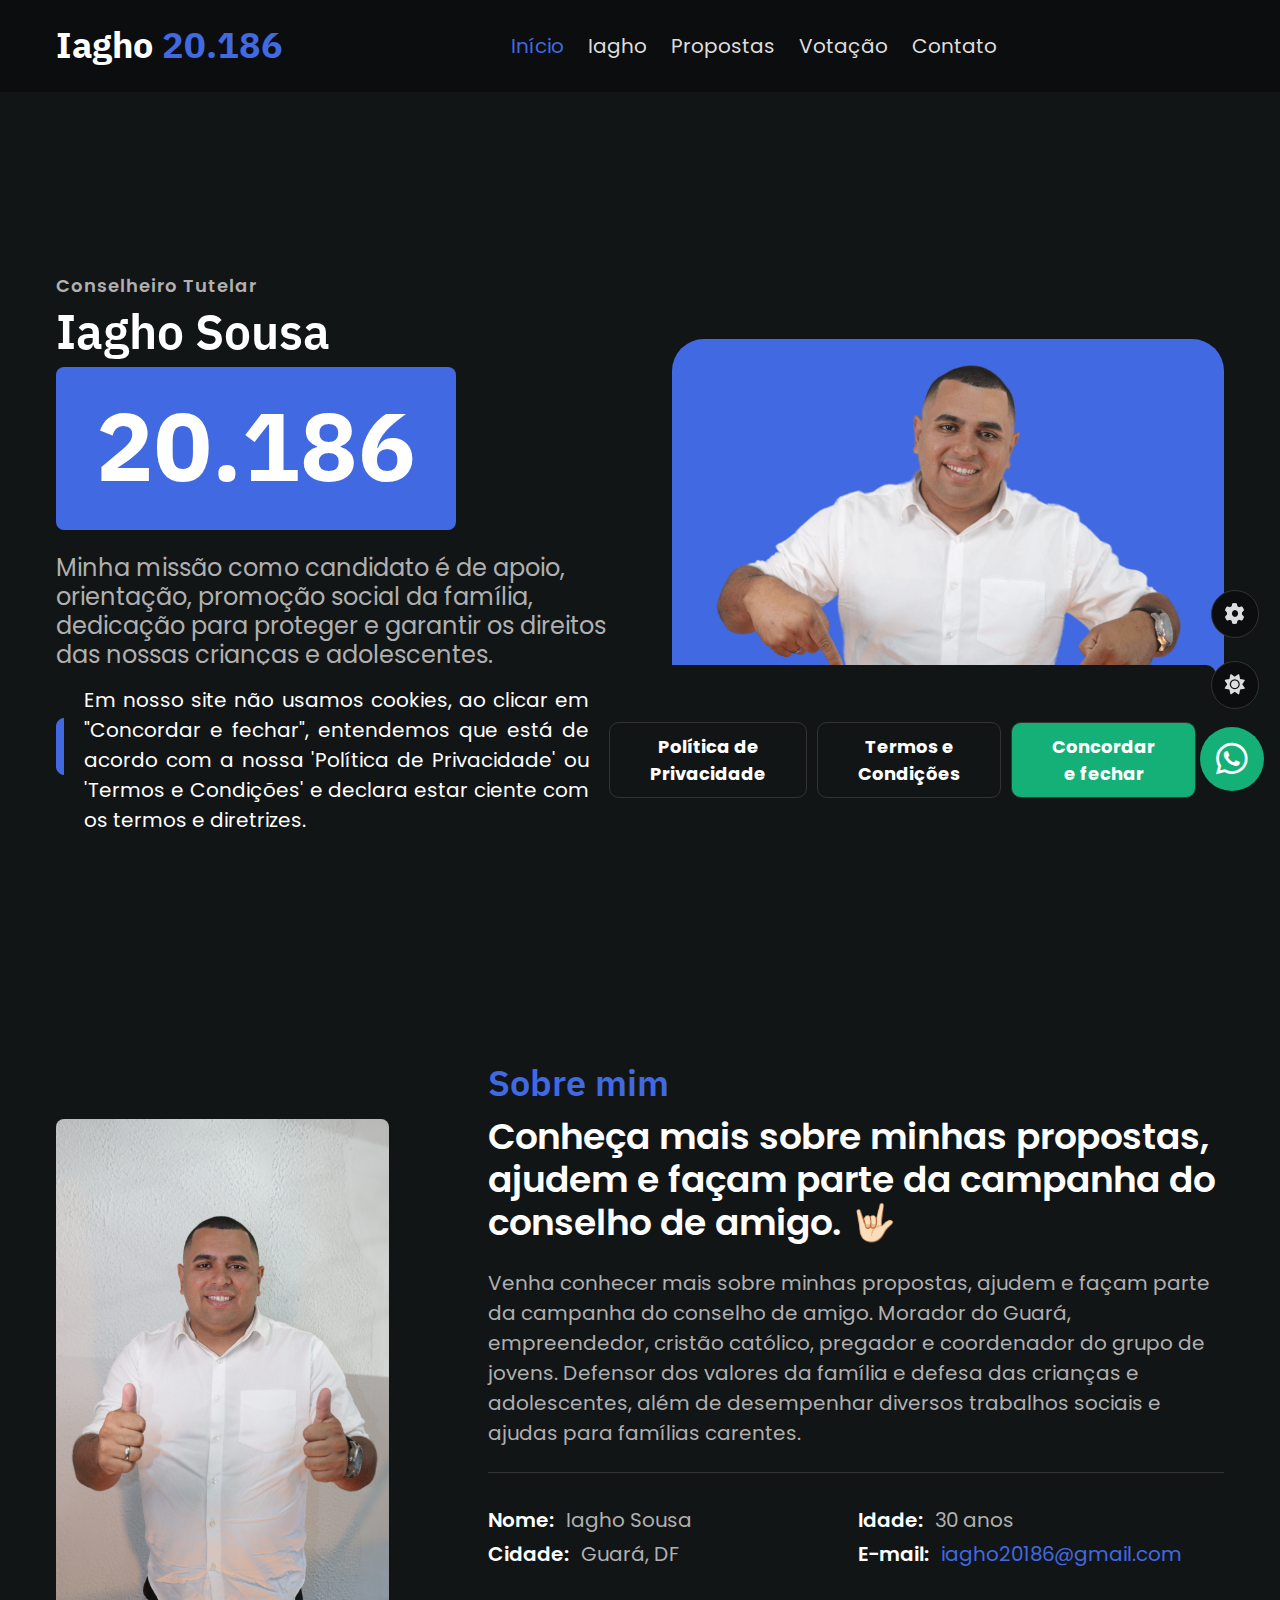
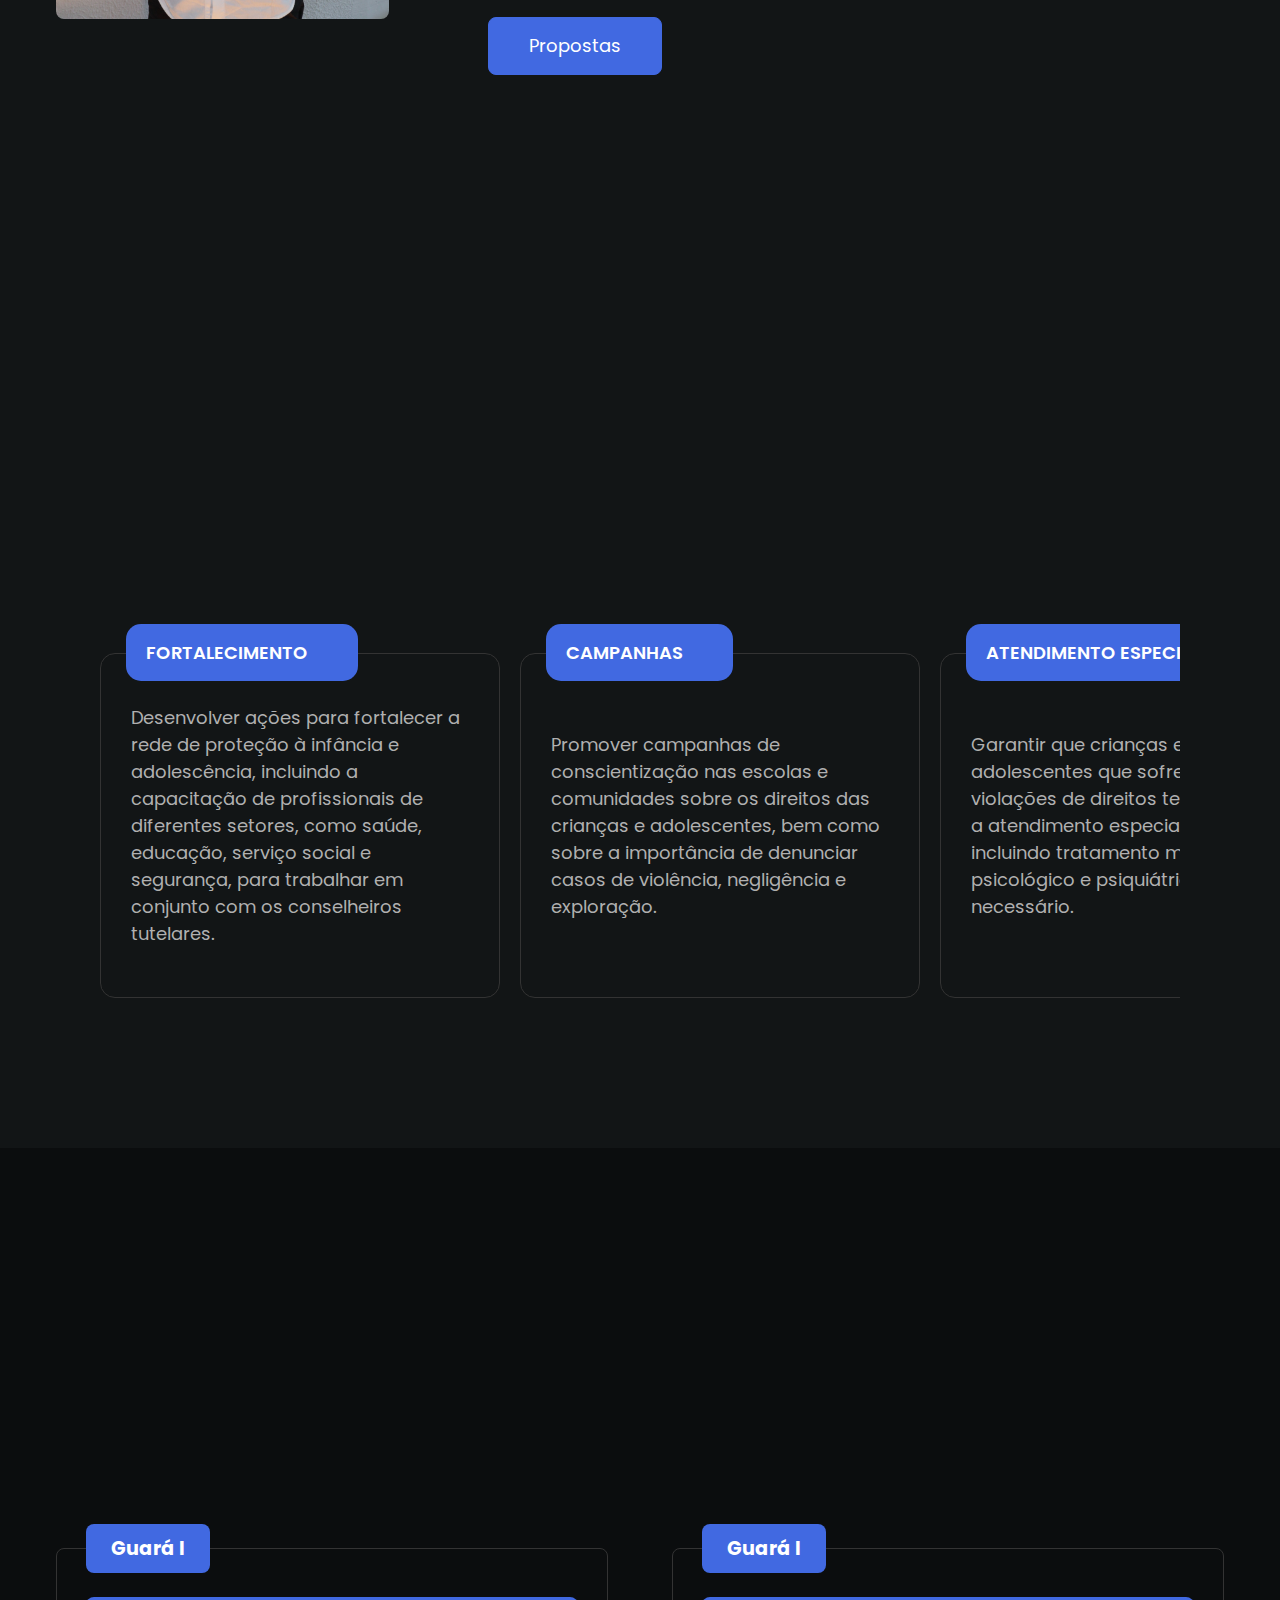
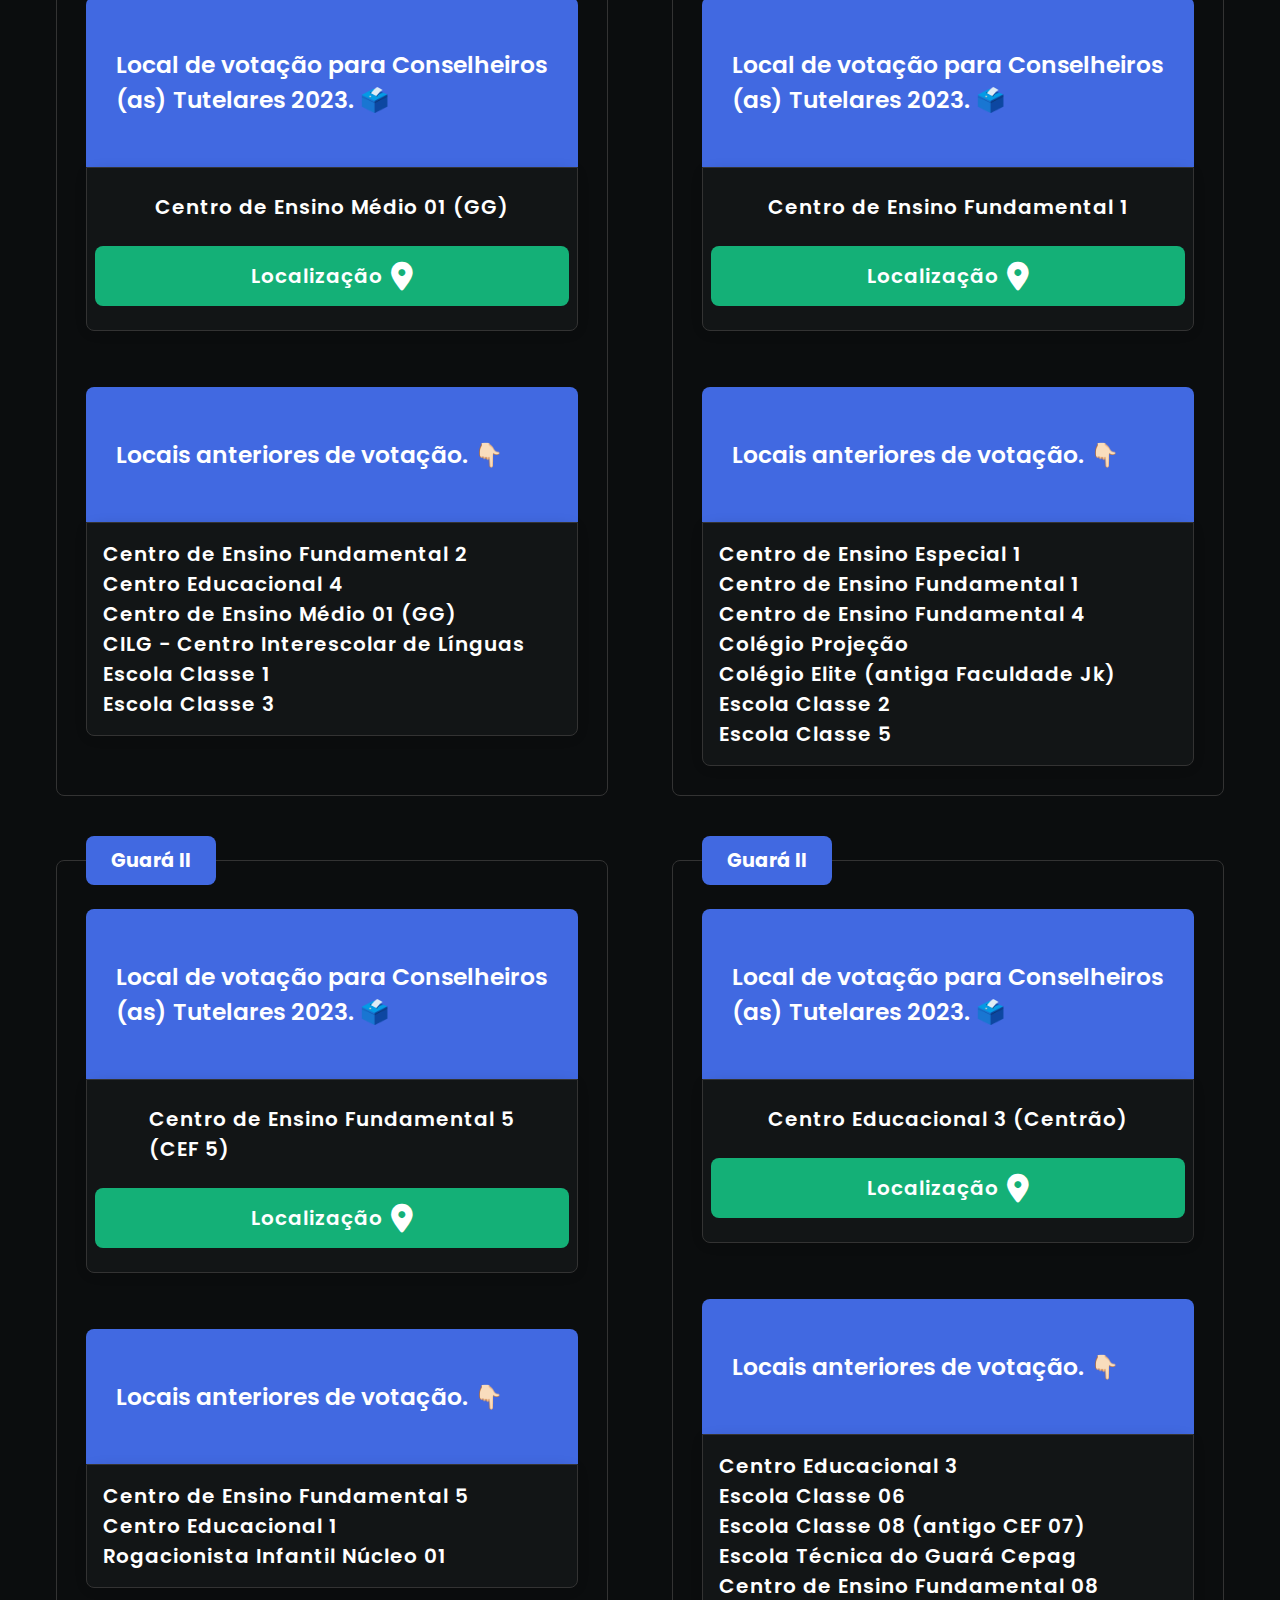
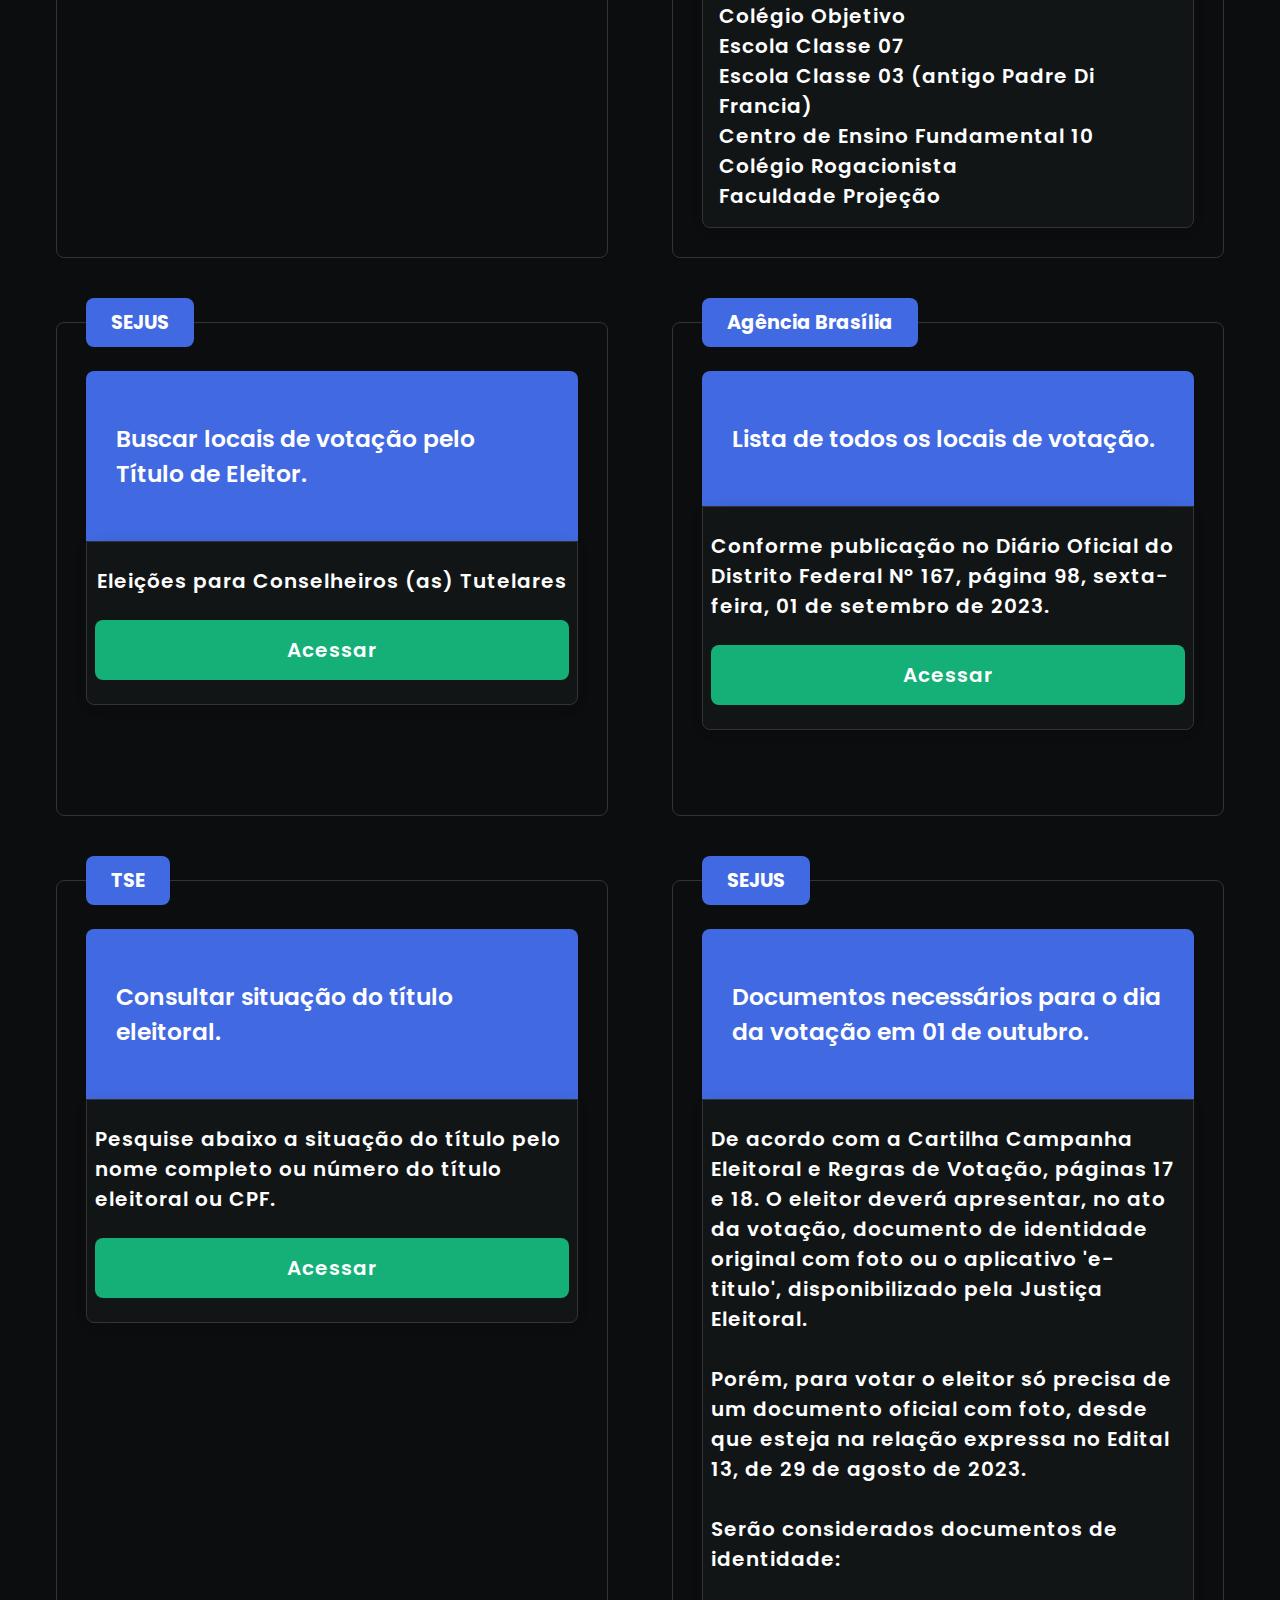
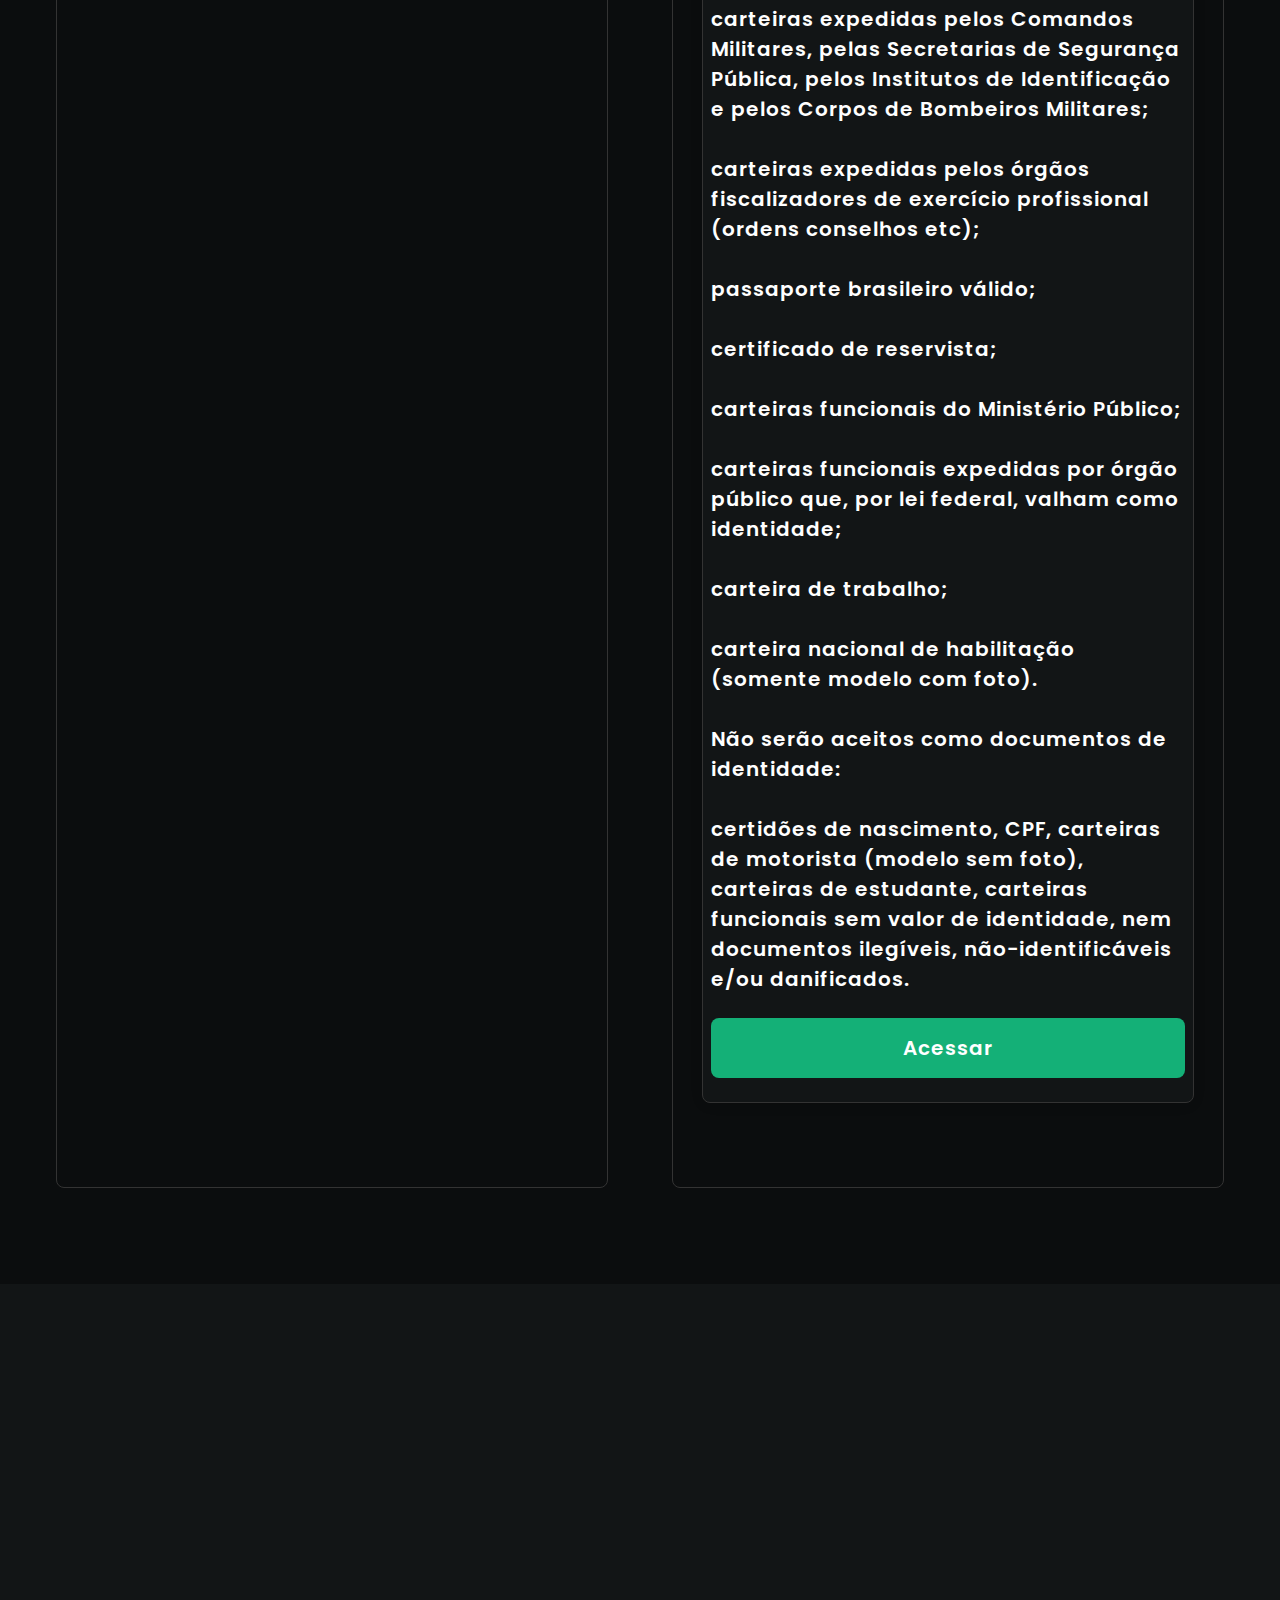
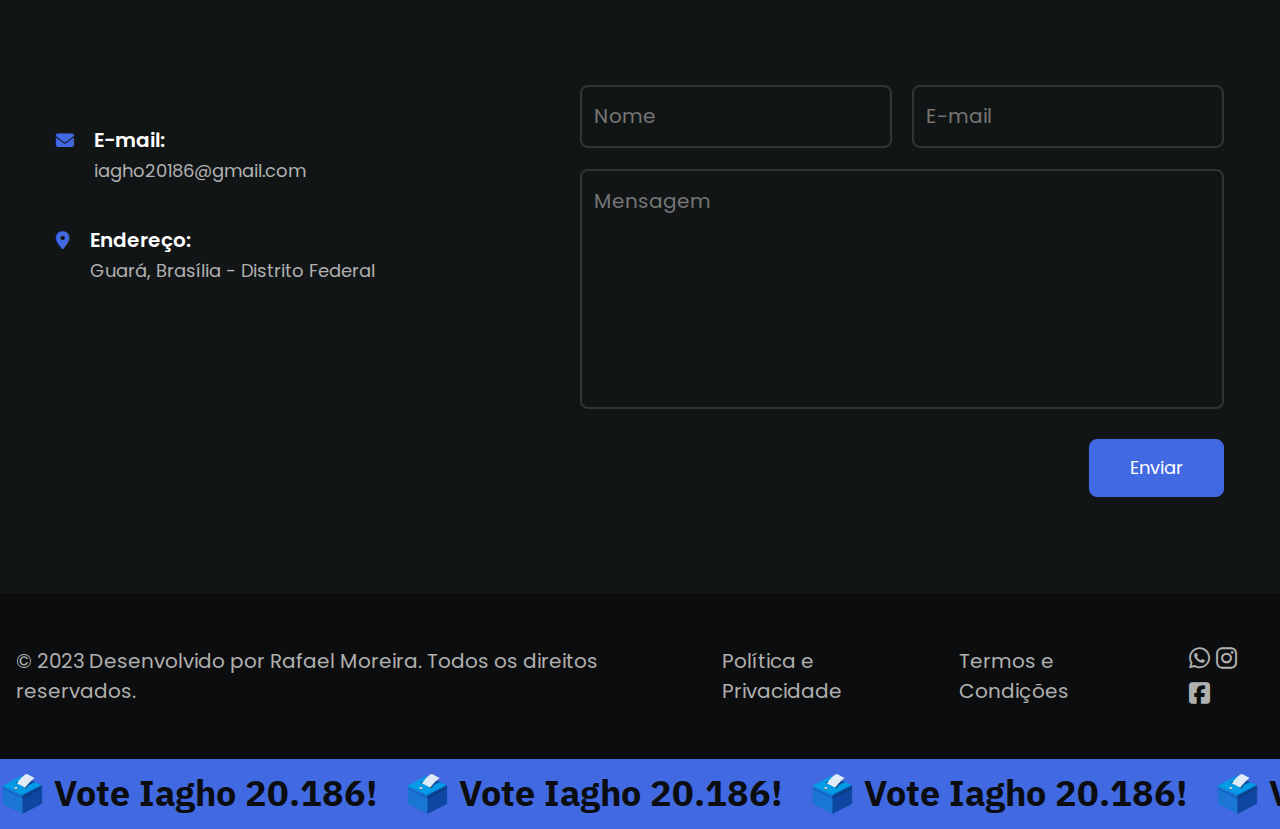
==== index.html @ e455c99a "Update Section" ====
<!DOCTYPE html>
<html lang="pt-BR">

<head>
  <meta charset="UTF-8">
  <link rel="preconnect" href="https://fonts.googleapis.com">
  <link rel="preconnect" href="https://fonts.gstatic.com" crossorigin>
  <meta name="viewport" content="width=device-width, initial-scale=1.0">

  <!-- Tamanho imagem compartilhamento -->
  <meta property="og:locale" content="pt_BR">
  <meta property="og:type" content="website">
  <meta name="robots" content="index">
  <meta property="og:url" content="https://iagho20186.com.br">
  <meta property="og:title" content="Conselheiro Iagho - 20.186">
  <meta name="description"
    content="Minha missão como candidato é de apoio, orientação, promoção social da família, dedicação para proteger e garantir os direitos das nossas crianças e adolescentes.">
  <meta name="og:description"
    content="Venha conhecer mais sobre minhas propostas, ajudem e façam parte da campanha do conselho de amigo. Morador do Guará, empreendedor, cristão católico, pregador e coordenador do grupo de jovens. Defensor dos valores da família e defesa das crianças e adolescentes, além de desempenhar diversos trabalhos sociais e ajudas para famílias carentes.">

  <!-- Facebook Meta Tags -->
  <meta property="og:type" content="website">
  <meta property="og:url" content="https://iagho20186.com.br/">
  <meta property="og:title" content="Conselheiro Iagho 20.186 - Conselheiro Tutelar - Campanha pelo Conselho de Amigo - Apoio às Crianças e Adolescentes - Guará/DF">
  <meta property="og:description"
    content="Minha missão como candidato é de apoio, orientação, promoção social da família, dedicação para proteger e garantir os direitos das nossas crianças e adolescentes.">
  <meta property="og:image" content="https://iagho20186.com.br/assets/img/iagho-20186-1200x630.jpeg">

  <!-- Twitter Meta Tags -->
  <meta property="twitter:card" content="summary_large_image">
  <meta property="twitter:domain" content="iagho20186.com.br">
  <meta property="twitter:url" content="https://iagho20186.com.br/">
  <meta name="twitter:title" content="Conselheiro Iagho - 20.186">
  <meta property="twitter:description"
    content="Minha missão como candidato é de apoio, orientação, promoção social da família, dedicação para proteger e garantir os direitos das nossas crianças e adolescentes.">
  <meta property="twitter:image" content="https://iagho20186.com.br/assets/img/iagho-20186-1200x630.jpeg">

  <meta name="og:title" content="Conselheiro Iagho - 20.186">
  <meta property="og:type" content="website">
  <meta name="og:url" content="https://iagho20186.com.br/">
  <meta name="og:image:" content="https://iagho20186.com.br/assets/img/saiba-mais.png">
  <meta property="og:image:width" content="1000">
  <meta property="og:image:height" content="667">
  <meta property="og:image:type" content="image/png">

  <meta property="og:image" content="https://iagho20186.com.br/assets/img/iagho-526.jpeg">
  <meta property="og:image:width" content="1004">
  <meta property="og:image:height" content="650">
  <meta property="og:image:type" content="image/jpeg">

  <meta property="og:image" content="https://iagho20186.com.br/assets/img/iagho-256x166.jpeg">
  <meta property="og:image:width" content="256">
  <meta property="og:image:height" content="166">
  <meta property="og:image:type" content="image/jpeg">

  <meta property="og:image" content="https://iagho20186.com.br/assets/img/iagho-199x129.jpeg">
  <meta property="og:image:width" content="199">
  <meta property="og:image:height" content="129">
  <meta property="og:image:type" content="image/jpeg">

  <meta property="og:image:alt"
    content="Venha conhecer mais sobre minhas propostas, ajudem e façam parte da campanha do conselho de amigo. Morador do Guará, empreendedor, cristão católico, pregador e coordenador do grupo de jovens. Defensor dos valores da família e defesa das crianças e adolescentes, além de desempenhar diversos trabalhos sociais e ajudas para famílias carentes.">

  <meta property="og:site_name" content="Conselheiro Iagho 20.186">
  <meta name="twitter:site" content="@iagho20186">
  <meta name="google-site-verification" content="CiIXMlLEb_Dj8_2SMeE8vPUqtxdWGQyLfBxW9Ye0i1g">

  <link rel="stylesheet" type="application/xml" href="./sitemap.xml">

  <!--=============== FONT AWESOME ===============-->
  <link rel="stylesheet" href="https://cdnjs.cloudflare.com/ajax/libs/font-awesome/6.4.2/css/all.min.css">

  <!--=============== CSS ===============-->
  <link rel="stylesheet" href="assets/css/styles.css">
  <link href="https://unpkg.com/aos@2.3.1/dist/aos.css" rel="stylesheet">
  <script src="https://unpkg.com/aos@2.3.1/dist/aos.js"></script>

  <title>Conselheiro Iagho - 20.186</title>
  <meta name="title" content="Iagho 20.186 - Conselheiro Tutelar - Campanha pelo Conselho de Amigo - Apoio às Crianças e Adolescentes - Guará/DF">
  <meta name="description" content="Minha missão como candidato é de apoio, orientação, promoção social da família, dedicação para proteger e garantir os direitos das nossas crianças e adolescentes. Venha conhecer mais sobre minhas propostas, ajudem e façam parte da campanha do conselho de amigo. Morador do Guará, empreendedor, cristão católico, pregador e coordenador do grupo de jovens. Defensor dos valores da família e defesa das crianças e adolescentes, além de desempenhar diversos trabalhos sociais e ajudas para famílias carentes.">
  <meta property="og:title"
    content="Iagho 20.186 - Conselheiro Tutelar - Campanha pelo Conselho de Amigo - Apoio às Crianças e Adolescentes - Guará/DF">

  <!-- Descrição do site -->
  <meta property="og:description"
    content="Minha missão como candidato é de apoio, orientação, promoção social da família, dedicação para proteger e garantir os direitos das nossas crianças e adolescentes. Venha conhecer mais sobre minhas propostas, ajudem e façam parte da campanha do conselho de amigo. Morador do Guará, empreendedor, cristão católico, pregador e coordenador do grupo de jovens. Defensor dos valores da família e defesa das crianças e adolescentes, além de desempenhar diversos trabalhos sociais e ajudas para famílias carentes.">

  <!-- Cor tema do site -->
  <meta name="theme-color" content="#FFFFFF">
  <meta name="msapplication-TileColor" content="#FFFFFF">
  <meta name="msapplication-navbutton-color" content="#FFFFFF">
  <meta name="apple-mobile-web-app-status-bar-style" content="#FFFFFF">

  <!-- GOOGLE FONTS -->
  <link
    href="https://fonts.googleapis.com/css2?family=Inter:wght@300;400;500;600&family=Poppins:wght@300;400;500;600;700&family=Roboto:wght@100;300;400;500;700&family=IBM+Plex+Sans+Arabic:wght@500;600;700&display=swap"
    rel="stylesheet">

  <!-- Favicons do site -->
  <link rel="icon" type="image/png" sizes="16x16" href="./assets/favicons/favicon-16x16.png">
  <link rel="icon" type="image/png" sizes="32x32" href="./assets/favicons/favicon-32x32.png">
  <link rel="icon" type="image/png" sizes="194x194" href="./assets/favicons/favicon-194x194.png">
  <link rel="icon" type="image/png" sizes="192x192" href="./assets/favicons/android-chrome-192x192.png">
  <link rel="apple-touch-icon" sizes="180x180" href="./assets/favicons/apple-touch-icon.png">
  <link rel="mask-icon" href="./assets/favicons/safari-pinned-tab.svg" color="#000000">
  <link rel="shortcut icon" href="./assets/favicons/favicon.ico">
  <meta name="msapplication-TileImage" content="./assets/favicons/mstile-144x144.png">

  <!-- Imagem de compartilhamento -->
  <meta name="image" content="./assets/img/saiba-mais.png">
  <meta property="og:image" content="./assets/img/saiba-mais.png">

  <!-- Nome do Site -->
  <meta name="author" content="Rafael Moreira">
  <meta name="article:author" content="Rafael Moreira">
  <meta name="application-name" content="Conselheiro Tutelar - Iagho Sousa - 20.186">
  <meta property="og:site_name" content="Conselheiro Tutelar - Iagho Sousa - 20.186">
  <meta name="apple-mobile-web-app-title" content="Conselheiro Tutelar - Iagho Sousa - 20.186">

</head>

<body>
  <!--==================== STYLE SWITCHER ====================-->
  <input type="radio" name="color" id="color-1">
  <input type="radio" name="color" id="color-2">
  <input type="radio" name="color" id="color-3">
  <input type="radio" name="color" id="color-4">
  <input type="radio" name="color" id="color-5">
  <input type="radio" name="color" id="color-6">
  <input type="radio" name="color" id="color-7">
  <input type="radio" name="color" id="color-8">
  <input type="radio" name="color" id="color-9">
  <input type="radio" name="color" id="color-10">
  <input type="checkbox" id="toggler">
  <input type="checkbox" id="day-night">
  <input type="submit" id="style-whats">

  <div class="style__switcher lgpd-accepted">
    <label for="toggler" class="style__switcher-toggler">
      <i class="fa-solid fa-gear" title="Configurar cor do site"></i>
    </label>

    <label for="day-night" class="style__switcher-theme">
      <i class="fa-solid fa-sun" title="Desativar tema escuro"></i>
      <i class="fa-solid fa-moon" title="Desativar tema claro"></i>
    </label>
    <label for="style-whats" class="style__switcher-whats-switcher">
      <div class="custom-button-whats-switcher">
        <a href="#" target="_blank" id="msgSwitcher" onclick="whats.metodos.abrirWhatsRight()">
          <i class="fa-brands fa-whatsapp"></i>
        </a>
      </div>
    </label>

    <h3 class="style__switcher-title">Cores do site</h3>
    <div class="style__switcher-colors">
      <label for="color-1" class="color-1 color"></label>
      <label for="color-2" class="color-2 color"></label>
      <label for="color-3" class="color-3 color"></label>
      <label for="color-4" class="color-4 color"></label>
      <label for="color-5" class="color-5 color"></label>
      <label for="color-6" class="color-6 color"></label>
      <label for="color-7" class="color-7 color"></label>
      <label for="color-8" class="color-8 color"></label>
      <label for="color-9" class="color-9 color"></label>
      <label for="color-10" class="color-10 color"></label>
    </div>
  </div>
  <!--==================== HEADER ====================-->
  <header class="header">
    <nav class="nav container">
      <a href="index.html" class="nav__logo">Iagho <span class="nav__logo__span">20.186</span></a>

      <ul class="nav__list mobile-menu">
        <li class="nav__item">
          <a href="#home" class="nav__link active-link">Início</a>
        </li>

        <li class="nav__item">
          <a href="#about" class="nav__link">Iagho</a>
        </li>

        <li class="nav__item">
          <a href="#propostas" class="nav__link">Propostas</a>
        </li>

        <li class="nav__item">
          <a href="#votacao" class="nav__link">Votação</a>
        </li>

        <li class="nav__item">
          <a href="#contact" class="nav__link">Contato</a>
        </li>
      </ul>

      <div class="hamburger-menu">
        <div class="bar"></div>
        <div class="bar"></div>
        <div class="bar"></div>
      </div>
    </nav>
  </header>
  <!--==================== MAIN ====================-->
  <main class="main">
    <!--==================== HOME ====================-->
    <section class="home" id="home">
      <div class="home__container container grid">
        <div class="home__content">
          <span class="home__small">Conselheiro Tutelar</span>
          <h1 class="home__title" data-aos="fade-right">Iagho Sousa<br>
            <a href="#" class="btn-num" data-aos="fade-right" data-aos-delay="100">20.186</a>
          </h1>

          <p class="home__description">
            Minha missão como candidato é de apoio, orientação, promoção social da família, dedicação para proteger e
            garantir os direitos das nossas crianças e adolescentes.
          </p>

          <div class="home__btns">
            <a href="#about" class="btn">Saiba mais</a>
            <a href="#propostas" class="btn btn--transparent">Propostas</a>
          </div>
        </div>

        <div class="home__img-wrapper" data-aos="fade-right" data-aos-delay="300">
          <img src="assets/img/saiba-mais.png" alt="Conselheiro Iagho 20.186 - Minha missão como candidato é de apoio, orientação, promoção social da família, dedicação para proteger e
          garantir os direitos das nossas crianças e adolescentes." class="home__img">
        </div>
      </div>
    </section>
    <!--==================== ABOUT ====================-->
    <section class="about section" id="about">
      <div class="about__container container grid">
        <div class="about__img-wrapper">
          <img src="assets/img/quemsou.jpg" alt="Conselheiro Iagho 20.186 - Venha conhecer mais sobre minhas propostas, ajudem
          e façam parte da campanha do conselho de amigo. Morador do Guará, empreendedor, cristão católico, pregador e
          coordenador do grupo de jovens. Defensor dos valores da família e defesa das crianças e adolescentes, além
          de desempenhar diversos trabalhos sociais e ajudas para famílias carentes." class="about__img">
        </div>

        <div class="about__content">
          <h2 class="section__title" data-title="Sobre mim">
            Conheça mais sobre minhas propostas, ajudem e façam parte da campanha do conselho de amigo. 🤟🏻
          </h2>

          <p class="about__description">
            Venha conhecer mais sobre minhas propostas, ajudem
            e façam parte da campanha do conselho de amigo. Morador do Guará, empreendedor, cristão católico, pregador e
            coordenador do grupo de jovens. Defensor dos valores da família e defesa das crianças e adolescentes, além
            de desempenhar diversos trabalhos sociais e ajudas para famílias carentes.
          </p>

          <ul class="about__data grid">
            <li class="data__item">
              <h3 class="data__title">Nome:</h3>
              <span class="data__description">Iagho Sousa</span>
            </li>

            <li class="data__item">
              <h3 class="data__title">Idade:</h3>
              <span class="data__description">30 anos</span>
            </li>

            <li class="data__item">
              <h3 class="data__title">Cidade:</h3>
              <span class="data__description">Guará, DF</span>
            </li>

            <li class="data__item">
              <h3 class="data__title">E-mail:</h3>
              <span class="data__description about__link">iagho20186@gmail.com</span>
            </li>
          </ul>

          <div class="about__bottom">
            <a href="#propostas" class="btn">Propostas</a>

            <div class="about__social-links">
              <a href="#" target="_blank" class="about__social-link" id="msgAbout"
                onclick="whats.metodos.abrirWhatsSocialAbout()" data-aos="zoom-in-right" data-aos-delay="100">
                <i class="fa-brands fa-whatsapp"></i>
              </a>

              <a href="https://www.instagram.com/iaghosousa/" target="_blank" class="about__social-link"
                data-aos="zoom-in-right" data-aos-delay="150">
                <i class="fa-brands fa-instagram"></i>
              </a>

              <a href="https://www.facebook.com/iaghosousa" target="_blank" class="about__social-link"
                data-aos="zoom-in-right" data-aos-delay="200">
                <i class="fa-brands fa-square-facebook"></i>
              </a>
            </div>
          </div>
        </div>
      </div>
    </section>
    <!--==================== PERGUNTAS ====================-->
    <section id="propostas" class="perguntas">
      <div class="titulo">
        <h2 data-title="Iagho 20.186 eu vou votar!" data-aos="fade-up" data-aos-delay="200">Conheçam minhas propostas
        </h2>
      </div>
      <div class="itens">
        <div class="item">
          <h3>Fortalecimento</h3>
          <p>Desenvolver ações para fortalecer a rede de proteção à infância e adolescência, incluindo a capacitação de
            profissionais de diferentes setores, como saúde, educação, serviço social e segurança, para trabalhar em
            conjunto com os conselheiros tutelares.</p>
        </div>
        <div class="item">
          <h3>Campanhas</h3>
          <p>Promover campanhas de conscientização nas escolas e comunidades sobre os direitos das crianças e
            adolescentes, bem como sobre a importância de denunciar casos de violência, negligência e exploração.</p>
        </div>
        <div class="item">
          <h3>Atendimento Especializado</h3>
          <p>Garantir que crianças e adolescentes que sofreram violações de direitos tenham acesso a atendimento
            especializado, incluindo tratamento médico, psicológico e psiquiátrico, quando necessário.</p>
        </div>
        <div class="item">
          <h3>Acompanhamento Escolar</h3>
          <p>Implementar programas de acompanhamento escolar para garantir a matrícula e a frequência obrigatórias em
            estabelecimentos de ensino fundamental, conforme previsto no ECA.</p>
        </div>
        <div class="item">
          <h3>Prevenções</h3>
          <p>Desenvolver programas de prevenção ao uso de álcool e drogas entre crianças e adolescentes, incluindo a
            inclusão em programas de auxílio, orientação e tratamento a alcoólatras e toxicômanos.</p>
        </div>
        <div class="item">
          <h3>Apoio à Família</h3>
          <p>Oferecer orientação e apoio às famílias em situações de risco, incluindo o encaminhamento a serviços de
            proteção, apoio e promoção da família.</p>
        </div>
        <div class="item">
          <h3>Notificação de Infrações</h3>
          <p>Reforçar a importância de os conselheiros tutelares notificarem o Ministério Público sobre infrações
            administrativas ou penais contra os direitos da criança ou adolescente.</p>
        </div>
        <div class="item">
          <h3>Colaboração com a Justiça</h3>
          <p>Estabelecer mecanismos de colaboração eficiente com a autoridade judiciária para garantir o cumprimento das
            medidas protetivas estabelecidas no ECA.</p>
        </div>
        <div class="item">
          <h3>Capacitação e Atualização</h3>
          <p>Promover a capacitação contínua dos conselheiros tutelares, garantindo que estejam atualizados sobre as
            leis e políticas relacionadas à infância e adolescência.</p>
        </div>
        <div class="item">
          <h3>Monitoramento e Avaliação</h3>
          <p>Implementar sistemas de monitoramento e avaliação para acompanhar o desempenho e a eficácia das ações dos
            conselheiros tutelares na proteção dos direitos da criança e do adolescente.</p>
        </div>
      </div>
    </section>
    <!--==================== SERVICES ====================-->
    <section class="services section" id="votacao">
      <h2 class="section__title title-center" data-title="Iagho 20.186 eu vou votar!" data-aos="fade-up"
        data-aos-delay="100">Tudo sobre o dia de votação</h2>

      <div class="services__container container grid">
        <div class="services__item">
          <h3 class="btn-services">Guará I</h3>

          <h3 class="services__title">Local de votação para Conselheiros (as) Tutelares 2023. 🗳️</h3>
          <ul>
            <li>
              <p class="services__description-vote">
                Centro de Ensino Médio 01 (GG)
                <a class="btn-a" href="https://goo.gl/maps/7MePp5QJxWeDznGu7" target="_blank">
                  Localização <i class="fa-solid fa-location-dot item__icon"></i>
                </a>
              </p>
            </li>
          </ul>

          <h3 class="services__title">Locais anteriores de votação. 👇🏻</h3>
          <ul class="services__description">
            <li>
              <p>Centro de Ensino Fundamental 2</p>
            </li>
            <li>
              <p>Centro Educacional 4</p>
            </li>
            <li>
              <p>Centro de Ensino Médio 01 (GG)</p>
            </li>
            <li>
              <p>CILG - Centro Interescolar de Línguas</p>
            </li>
            <li>
              <p>Escola Classe 1</p>
            </li>
            <li>
              <p>Escola Classe 3</p>
            </li>
          </ul>
        </div>

        <div class="services__item">
          <h3 class="btn-services">Guará I</h3>

          <h3 class="services__title">Local de votação para Conselheiros (as) Tutelares 2023. 🗳️</h3>
          <ul>
            <li>
              <p class="services__description-vote">
                Centro de Ensino Fundamental 1
                <a class="btn-a" href="https://goo.gl/maps/hrwwdStNbogFZK1q7" target="_blank">
                  Localização <i class="fa-solid fa-location-dot item__icon"></i>
                </a>
              </p>
            </li>
          </ul>

          <h3 class="services__title">Locais anteriores de votação. 👇🏻</h3>
          <ul class="services__description">
            <li>
              <p>Centro de Ensino Especial 1</p>
            </li>
            <li>
              <p>Centro de Ensino Fundamental 1</p>
            </li>
            <li>
              <p>Centro de Ensino Fundamental 4</p>
            </li>
            <li>
              <p>Colégio Projeção</p>
            </li>
            <li>
              <p>Colégio Elite (antiga Faculdade Jk)</p>
            </li>
            <li>
              <p>Escola Classe 2</p>
            </li>
            <li>
              <p>Escola Classe 5</p>
            </li>
          </ul>
        </div>

        <div class="services__item">
          <h3 class="btn-services">Guará II</h3>

          <h3 class="services__title">Local de votação para Conselheiros (as) Tutelares 2023. 🗳️</h3>
          <ul>
            <li>
              <p class="services__description-vote">
                Centro de Ensino Fundamental 5 <br> (CEF 5)
                <a class="btn-a" href="https://goo.gl/maps/bwioGpxV7TZpnufS9" target="_blank">
                  Localização <i class="fa-solid fa-location-dot item__icon"></i>
                </a>
              </p>
            </li>
          </ul>

          <h3 class="services__title">Locais anteriores de votação. 👇🏻</h3>
          <ul class="services__description">
            <li>
              <p>Centro de Ensino Fundamental 5</p>
            </li>
            <li>
              <p>Centro Educacional 1</p>
            </li>
            <li>
              <p>Rogacionista Infantil Núcleo 01</p>
            </li>
          </ul>
        </div>

        <div class="services__item">
          <h3 class="btn-services">Guará II</h3>

          <h3 class="services__title">Local de votação para Conselheiros (as) Tutelares 2023. 🗳️</h3>
          <ul>
            <li>
              <p class="services__description-vote">
                Centro Educacional 3 (Centrão)
                <a class="btn-a" href="https://goo.gl/maps/FnjxqqL5cXEqspm37" target="_blank">
                  Localização <i class="fa-solid fa-location-dot item__icon"></i>
                </a>
              </p>
            </li>
          </ul>

          <h3 class="services__title">Locais anteriores de votação. 👇🏻</h3>
          <ul class="services__description">
            <li>
              <p>Centro Educacional 3</p>
            </li>
            <li>
              <p>Escola Classe 06</p>
            </li>
            <li>
              <p>Escola Classe 08 (antigo CEF 07)</p>
            </li>
            <li>
              <p>Escola Técnica do Guará Cepag</p>
            </li>
            <li>
              <p>Centro de Ensino Fundamental 08</p>
            </li>
            <li>
              <p>Colégio Objetivo</p>
            </li>
            <li>
              <p>Escola Classe 07</p>
            </li>
            <li>
              <p>Escola Classe 03 (antigo Padre Di Francia)</p>
            </li>
            <li>
              <p>Centro de Ensino Fundamental 10</p>
            </li>
            <li>
              <p>Colégio Rogacionista</p>
            </li>
            <li>
              <p>Faculdade Projeção</p>
            </li>
          </ul>
        </div>

        <div class="services__item">
          <h3 class="btn-services">SEJUS</h3>

          <h3 class="services__title">Buscar locais de votação pelo Título de Eleitor.</h3>
          <ul>
            <li>
              <p class="services__description-vote">
                Eleições para Conselheiros (as) Tutelares
                <a class="btn-a" href="https://eleicao.sejus.df.gov.br/?consulta=true" target="_blank">
                  Acessar
                </a>
              </p>
            </li>
          </ul>
        </div>

        <div class="services__item">
          <h3 class="btn-services">Agência Brasília</h3>

          <h3 class="services__title">Lista de todos os locais de votação.</h3>
          <ul>
            <li>
              <p class="services__description-vote">
                Conforme publicação no Diário Oficial do Distrito Federal Nº 167, página 98, sexta-feira, 01 de setembro
                de 2023.
                <a class="btn-a" href="https://agenciabrasilia.df.gov.br/wp-conteudo/uploads/2023/09/edital-16.pdf"
                  target="_blank">
                  Acessar
                </a>
              </p>
            </li>
          </ul>
        </div>

        <div class="services__item">
          <h3 class="btn-services">TSE</h3>

          <h3 class="services__title">Consultar situação do título eleitoral.</h3>
          <ul>
            <li>
              <p class="services__description-vote">
                Pesquise abaixo a situação do título pelo nome completo ou número do título eleitoral ou CPF.
                <a class="btn-a" href="https://www.tse.jus.br/servicos-eleitorais/titulo-e-local-de-votacao/copy_of_consulta-por-nome"
                  target="_blank">
                  Acessar
                </a>
              </p>
            </li>
          </ul>
        </div>

        <div class="services__item">
          <h3 class="btn-services">SEJUS</h3>

          <h3 class="services__title">Documentos necessários para o dia da votação em 01 de outubro.</h3>
          <ul>
            <li>
              <p class="services__description-vote">
                De acordo com a Cartilha Campanha Eleitoral e Regras de Votação, páginas 17 e
                18. O eleitor deverá apresentar, no ato da votação, documento de identidade original com foto ou o
                aplicativo 'e- titulo', disponibilizado pela Justiça Eleitoral. <br><br>Porém, para votar o eleitor só
                precisa
                de um
                documento oficial com foto, desde que esteja na relação expressa no Edital 13, de 29 de agosto de 2023.
                <br><br>
                Serão considerados documentos de identidade: <br><br>carteiras expedidas pelos
                Comandos Militares, pelas Secretarias de Segurança Pública, pelos Institutos de Identificação e pelos
                Corpos
                de Bombeiros Militares; <br><br>carteiras expedidas pelos órgãos fiscalizadores de exercício
                profissional
                (ordens
                conselhos etc); <br><br>passaporte brasileiro válido; <br><br>certificado de reservista;
                <br><br>carteiras funcionais do
                Ministério
                Público; <br><br>carteiras funcionais expedidas por órgão público que, por lei federal, valham como
                identidade; <br><br>
                carteira de trabalho; <br><br>carteira nacional de habilitação (somente modelo com foto). <br><br>
                Não serão aceitos como documentos de identidade: <br><br>certidões de nascimento,
                CPF, carteiras de motorista (modelo sem foto), carteiras de estudante, carteiras funcionais sem valor de
                identidade, nem documentos ilegíveis, não-identificáveis e/ou danificados.
                <a href="https://conselhotutelar.sejus.df.gov.br/wp-conteudo//uploads/2023/08/cartilha-5.pdf"
                  target="_blank" class="btn-a">Acessar</a>
              </p>
            </li>
          </ul>
        </div>

      </div>
    </section>
    <!--==================== CONTACT ====================-->
    <section class="contact section" id="contact">
      <h2 class="section__title title-center" data-title="Contato" data-aos="fade-up" data-aos-delay="200">Envie a sua
        mensagem e colabore para a nossa campanha! 🤝</h2>

      <div class="contact__container container grid">
        <div class="contact__details">
          <div class="contact__item">
            <!--<i class="fa-solid fa-phone contact__icon"></i>

            <div>
              <h3 class="contact__title">Telefone:</h3>
              <span class="contact__data">(61) 9 ????-????</span>
            </div>-->
          </div>

          <div class="contact__item">
            <i class="fa-solid fa-envelope contact__icon"></i>

            <div>
              <h3 class="contact__title">E-mail:</h3>
              <span class="contact__data">iagho20186@gmail.com</span>
            </div>
          </div>

          <div class="contact__item">
            <i class="fa-solid fa-location-dot contact__icon"></i>

            <div>
              <h3 class="contact__title">Endereço:</h3>
              <span class="contact__data">Guará, Brasília - Distrito Federal</span>
            </div>
          </div>
        </div>

        <div class="container-mensagens" id="container-mensagens"></div>
        <form action="#" class="contact__form">
          <div class="form__group">
            <div class="form__input">
              <input type="text" placeholder="Nome" class="input__control" id="name" required>
              <div class="erro-mensagem" id="erroNome"></div>
            </div>

            <div class="form__input">
              <input type="email" placeholder="E-mail" class="input__control" id="email" required>
              <div class="erro-mensagem" id="erroEmail"></div>
            </div>
          </div>

          <!--<div class="form__input">
            <input type="text" placeholder="Assunto" class="input__control">
          </div>-->

          <div class="form__input">
            <textarea name="mensagem" id="mensagem" placeholder="Mensagem" cols="30" rows="10"
              class="input__control textarea" required></textarea>
            <div class="erro-mensagem" id="erroMensagem"></div>
          </div>

          <a id="btnEnviarMsg" class="btn contact__btn" href="#" target="_blank"
            onclick="whats.metodos.validaMsg()">Enviar</a>
        </form>

      </div>
    </section>
  </main>
  <!-- =============== LGPD ================== -->
  <div class="lgpd-msg" id="lgpd-msg">
    <div class="lgpd-txt">
      <p class="txt-modal">Em nosso site não usamos cookies, ao clicar em "Concordar e fechar", entendemos que está de
        acordo com a nossa
        'Política de Privacidade' ou 'Termos e Condições' e declara estar ciente com os termos e diretrizes.</p>

      <div class="lgpd-btn">
        <a href="policy.html" target="_blank" class="lgpdP">Política de Privacidade</a>
        <a href="term.html" target="_blank" class="lgpdT">Termos e Condições</a>
        <button class="accepted" onclick="accept()">Concordar e fechar</button>
      </div>
    </div>
  </div>
  <!--==================== FOOTER ====================-->
  <footer class="footer">
    <div class="footer__container box__container">
      <p class="footer__copyright">&copy; 2023 Desenvolvido por <a href="#" id="footerMoreira" class="footer__link"
          target="_blank" onclick="whats.metodos.abrirWhatsSocialFooterLink()">Rafael Moreira</a>.
        Todos os direitos reservados.</p>

      <div class="footer__social-links">
        <a href="policy.html" class="link__lgpd">Política e Privacidade</a>
        <a href="term.html" class="link__lgpd">Termos e Condições</a>
        <div class="footer__social-link">

          <a href="#" target="_blank" class="footer__social-link" id="socialFooter"
            onclick="whats.metodos.abrirWhatsSocialFooter()">
            <i class="fa-brands fa-whatsapp"></i>
          </a>

          <a href="https://www.instagram.com/iaghosousa/" target="_blank" class="footer__social-link">
            <i class="fa-brands fa-instagram"></i>
          </a>

          <a href="https://www.facebook.com/iaghosousa" target="_blank" class="footer__social-link">
            <i class="fa-brands fa-square-facebook"></i>
          </a>
        </div>
      </div>
    </div>
  </footer>
  <!--================= LETREIRO =====================-->
  <div class="div__section">
    <div class="texto-rolante">
      🗳️ Vote Iagho 20.186! &nbsp; 🗳️ Vote Iagho 20.186! &nbsp; 🗳️ Vote Iagho 20.186! &nbsp; 🗳️ Vote Iagho 20.186!
      &nbsp; 🗳️ Vote Iagho 20.186! &nbsp; 🗳️ Vote Iagho 20.186!
    </div>
  </div>
  <script src="assets/js/jquery-3.7.1.min.js"></script>
  <script>AOS.init();</script>
  <script src="assets/js/scripts.js"></script>
</body>

</html>
---- assets/css/styles.css ----
:root {
  --header-height: 3.5rem;

  /*========== Colors ==========*/

  --first-color: hsl(225, 73%, 57%);
  --first-color-dark: hsl(268, 78%, 51%);
  --first-color-light: hsl(268, 100%, 83%);

  --title-color: hsl(0, 0%, 87%);
  --text-color: hsl(0, 0%, 69%);
  --body-color: hsl(200, 12%, 5%);
  --container-color: hsl(200, 10%, 8%);
  --border-color: hsl(0, 0%, 20%);
  --box-shadow-header: hsla(0, 0%, 0%, 0.5);
  --box-shadow-detail: 0 .1rem 1rem -.5rem rgba(0, 0, 0, .4);
  --color-link: hsl(225, 73%, 57%);

  --color-whats: #FFF;
  --bg-whats-green: #14b077;
  --white: #FFF;
  --red: #ec1838;

  /*========== Fontes ==========*/

  --body-font: 'Poppins', sans-serif;
  --monster-font-size: 6rem;
  --md-font-size: 4rem;
  --full-font-size: 3.75rem;
  --big-font-size: 3rem;
  --h1-font-size: 2.5rem;
  --h2-font-size: 2.25rem;
  --h2-medium-font-size: 2rem;
  --h3-font-size: 1.5rem;
  --larger-font-size: 1.25rem;
  --large-font-size: 1.125rem;
  --medium-font-size: 1rem;
  --error-font-size: 0.875rem;
  --sm-font-size: 0.75rem;

  /*========== Font weight ==========*/

  --weight-300: 300;
  --weight-400: 400;
  --weight-500: 500;
  --weight-600: 600;
  --weight-700: 700;
}

/*=============== DARK THEME ===============*/

#day-night:checked~* {
  --title-color: hsl(247, 27%, 31%);
  --text-color: hsl(0, 0%, 41%);
  --body-color: hsl(0, 0%, 100%);
  --container-color: hsl(266, 78%, 98%);
  --border-color: hsl(0, 0%, 87%);
  --first-color: hsl(225, 73%, 57%);
  --box-shadow-detail: 0 .1rem 1rem -.5rem rgb(254, 254, 254);
  --white: #000;
}

/*=============== BASE ===============*/

* {
  margin: 0;
  padding: 0;
  box-sizing: border-box;
}

html {
  scroll-behavior: smooth;
}

input,
textarea,
button,
body {
  font-family: var(--body-font);
  font-size: var(--larger-font-size);
}

main {
  background-color: var(--body-color);
  color: var(--text-color);
  -webkit-font-smoothing: antialiased;
}

input,
textarea,
button {
  outline: none;
  border: none;
  background-color: transparent;
}

h1,
h2,
h3 {
  color: var(--white);
  font-weight: var(--weight-600);
}

ul {
  list-style: none;
}

a {
  text-decoration: none;
}

img {
  max-width: 100%;
}

/*=============== REUTILIZANDO CSS CLASSES ===============*/

.container {
  max-width: 1200px;
  margin-inline: auto;
  padding-inline: 1rem;
}

.grid {
  display: grid;
  gap: 4rem;
}

.section {
  padding-block: 6rem;
  transition: all 0.5s ease;
  background-color: var(--container-color);
}

.section__title {
  font-size: var(--h2-font-size);
  font-weight: var(--weight-600);
  line-height: 1.2;
  margin-bottom: 1.5rem;
}

.section__title::before {
  content: attr(data-title);
  display: block;
  color: var(--first-color);
  font-family: 'IBM Plex Sans Arabic', sans-serif;
  font-size: var(--h2-font-size);
  font-weight: var(--weight-600);
  /*letter-spacing: 1px;*/
  margin-bottom: 0.5rem;
}

.title-center {
  text-align: center;
  margin-top: 80px;
  margin-bottom: 130px;
  color: var(--white);
}

/*=============== STYLE SWITCHER ===============*/

input[type="radio"],
input[type="checkbox"] {
  display: none;
}

.style__switcher {
  position: fixed;
  right: 0;
  bottom: 20%;
  padding: 1rem;
  width: 220px;
  border: 1px solid var(--border-color);
  background-color: var(--container-color);
  border-radius: 0.5rem;
  z-index: 0;
  transform: translateX(100%);
  transition: all 0.3s ease;
}

.style__switcher.lgpd-accepted {
  z-index: 1000;
}

#toggler:checked~.style__switcher {
  transform: translateX(0);
}

.style__switcher-toggler,
.style__switcher-theme {
  position: absolute;
  right: 110%;
  color: var(--title-color);
  background-color: var(--body-color);
  border: 1px solid var(--border-color);
  height: 48px;
  width: 48px;
  border-radius: 50%;
  cursor: pointer;
  display: grid;
  place-items: center;
  transition: all 0.3s ease;
}

.style__switcher-whats-switcher a {
  position: absolute;
  right: 108%;
  width: 4rem;
  height: 4rem;
  color: var(--color-whats);
  font-size: var(--h2-font-size);
  background-color: var(--bg-whats-green);
  border-radius: 50%;
  cursor: pointer;
  display: flex;
  align-items: center;
  justify-content: center;
  animation: pulsante 1.5s infinite;
  transition: all 0.3s ease;
  top: 105.5%;
}

@keyframes pulsante {
  0% {
    box-shadow: var(--bg-whats-green) 0 0 0 0;
  }

  100% {
    box-shadow: #14b07700 0 0 0 16px;
  }
}

.style__switcher-toggler {
  top: 7%;
}

.style__switcher-theme {
  bottom: 7%;
}

.style__switcher-theme .fa-moon {
  display: none;
}

#day-night:checked~* .fa-sun {
  display: none;
}

#day-night:checked~* .fa-moon {
  display: block;
}

.style__switcher-title {
  font-size: var(--large-font-size);
  margin-bottom: 0.75rem;
}

.style__switcher-colors {
  display: grid;
  grid-template-columns: repeat(5, 1fr);
  gap: 0.5rem;
}

.style__switcher-colors .color {
  height: 30px;
  width: 30px;
  border-radius: 50%;
}

.color-1 {
  background-color: hsl(252, 35%, 51%);
}

.color-2 {
  background-color: hsl(351, 85%, 51%);
}

.color-3 {
  background-color: hsl(271, 76%, 53%);
}

.color-4 {
  background-color: hsl(225, 73%, 57%);
}

.color-5 {
  background-color: hsl(339, 81%, 66%);
}

.color-6 {
  background-color: hsl(43, 74%, 49%);
}

.color-7 {
  background-color: hsl(80, 61%, 50%);
}

.color-8 {
  background-color: hsl(19, 96%, 52%);
}

.color-9 {
  background-color: hsl(88, 65%, 43%);
}

.color-10 {
  background-color: hsl(42, 100%, 50%);
}

#color-1:checked~* {
  --first-color: hsl(252, 35%, 51%);
  --first-color-dark: hsl(252, 25%, 51%);
  --first-color-light: hsl(252, 100%, 83%);
}

#color-2:checked~* {
  --first-color: hsl(351, 85%, 51%);
  --first-color-dark: hsl(351, 75%, 51%);
  --first-color-light: hsl(351, 100%, 83%);
}

#color-3:checked~* {
  --first-color: hsl(271, 76%, 53%);
  --first-color-dark: hsl(271, 60%, 53%);
  --first-color-light: hsl(271, 100%, 83%);
}

#color-4:checked~* {
  --first-color: hsl(225, 73%, 57%);
  --first-color-dark: hsl(225, 63%, 57%);
  --first-color-light: hsl(225, 100%, 83%);
}

#color-5:checked~* {
  --first-color: hsl(339, 81%, 66%);
  --first-color-dark: hsl(339, 71%, 66%);
  --first-color-light: hsl(339, 100%, 83%);
}

#color-6:checked~* {
  --first-color: hsl(43, 74%, 49%);
  --first-color-dark: hsl(43, 64%, 49%);
  --first-color-light: hsl(43, 100%, 83%);
}

#color-7:checked~* {
  --first-color: hsl(80, 61%, 50%);
  --first-color-dark: hsl(80, 51%, 50%);
  --first-color-light: hsl(80, 100%, 83%);
}

#color-8:checked~* {
  --first-color: hsl(19, 96%, 52%);
  --first-color-dark: hsl(19, 86%, 52%);
  --first-color-light: hsl(19, 100%, 83%);
}

#color-9:checked~* {
  --first-color: hsl(88, 65%, 43%);
  --first-color-dark: hsl(88, 55%, 43%);
  --first-color-light: hsl(88, 100%, 83%);
}

#color-10:checked~* {
  --first-color: hsl(42, 100%, 50%);
  --first-color-dark: hsl(42, 85%, 50%);
  --first-color-light: hsl(42, 100%, 83%);
}

/*=============== HEADER & NAV ===============*/

.header {
  position: fixed;
  /*position: relative;*/
  top: 0;
  left: 0;
  width: 100%;
  background-color: var(--body-color);
  box-shadow: var(--box-shadow-header);
  z-index: 100;
}

.nav,
.nav__list {
  display: flex;
}

.nav {
  height: calc(var(--header-height) + 2.25rem);
  align-items: center;
  justify-content: space-between;
}

.nav__logo {
  font-family: 'IBM Plex Sans Arabic', sans-serif;
  color: var(--white);
  font-size: var(--h2-font-size);
  font-weight: 700;
}

.nav__logo__span {
  color: var(--first-color);
  font-size: var(--h2-font-size);
  font-weight: bold;
}

.nav__list {
  column-gap: 1.5rem;
}

.nav__link {
  color: var(--title-color);
  transition: all .3s ease;
}

/* Active link */

.active-link,
.nav__link:hover {
  color: var(--first-color);
}

/*=============== HOME ===============*/

.home {
  background-color: var(--container-color);
  padding-block: 15rem 12rem;
  transition: all 0.5s ease;
}

.home__container {
  grid-template-columns: repeat(2, 1fr);
  align-items: center;
}

.home__small {
  font-size: var(--large-font-size);
  font-weight: var(--weight-600);
  letter-spacing: 1px;
}

.home__title {
  font-family: 'IBM Plex Sans Arabic', sans-serif;
  color: var(--white);
  font-size: var(--big-font-size);
  line-height: 1.4;
}

.home__title span {
  font-family: 'IBM Plex Sans Arabic', sans-serif;
  color: var(--first-color);
  font-size: var(--monster-font-size);
}

.home__description {
  margin-block: 1.5rem 3rem;
  line-height: 1.2;
  font-size: var(--h3-font-size);
}

.home__btns {
  display: flex;
  column-gap: 1rem;
}

.home__img-wrapper {
  margin-inline: auto;
  position: relative;
  background-color: var(--first-color);
  border-radius: 2rem;
}

.home__img {
  position: relative;
  vertical-align: middle;
}

/*=============== BUTTON ===============*/

.btn {
  display: inline-block;
  background-color: var(--first-color);
  border: 1px solid var(--first-color);
  color: var(--white);
  padding: 0.9rem 2.5rem;
  font-size: var(--large-font-size);
  border-radius: 0.5rem;
  transition: all 0.5s ease;
}

.btn--transparent {
  background-color: transparent;
  color: var(--first-color);
}

.btn-num {
  cursor: default;
  display: inline-block;
  font-family: 'IBM Plex Sans Arabic', sans-serif;
  color: var(--white);
  font-size: var(--monster-font-size);
  background-color: var(--first-color);
  font-weight: bold;
  padding: 0.9rem 2.5rem;
  border-radius: 0.5rem;
}

/* Button hover */

.btn:hover {
  opacity: 1;
}

.btn--transparent:hover {
  background-color: var(--first-color);
  color: var(--white);
}

/*=============== ABOUT ===============*/

.about__container {
  grid-template-columns: 4fr 8fr;
  align-items: center;
}

.about__img-wrapper {
  position: relative;
  height: 500px;
}

.about__img {
  position: absolute;
  top: 0;
  left: 0;
  height: 100%;
  border-radius: 0.5rem;
  object-fit: cover;
}

.about__description {
  border-bottom: 1px solid var(--border-color);
  margin-bottom: 2rem;
  padding-bottom: 1.5rem;
}

.about__data {
  grid-template-columns: repeat(2, 1fr);
  gap: 0.25rem;
  margin-bottom: 3rem;
}

.data__item {
  display: flex;
  column-gap: 0.75rem;
}

.data__title {
  font-size: var(--larger-font-size);
}

.about__link {
  color: var(--color-link);
}

.about__bottom,
.about__social-links {
  display: flex;
  align-items: center;
}

.about__bottom {
  column-gap: 3rem;
}

.about__social-links {
  column-gap: 1.25rem;
  font-size: 1.5em;
  margin: 5px;
}

.about__social-link {
  color: var(--text-color);
  transition: all 0.3s ease;
}

.about__social-link:hover {
  color: var(--first-color);
}

/*=============== QUALIFICATION ===============*/

.qualification {
  background-color: var(--container-color);
}

.resume__container {
  grid-template-columns: repeat(2, 1fr);
}

.resume__heading {
  text-align: center;
  font-size: var(--h3-font-size);
  padding-bottom: 2rem;
}

.resume__heading,
.resume__item {
  border-bottom: 1px solid var(--border-color);
}

.resume__item {
  position: relative;
}

.resume__header {
  padding: 2rem 1.5rem;
}

.resume__subtitle {
  font-size: var(--larger-font-size);
  /*cursor: pointer;*/
}

.resume__icon {
  background-color: var(--container-color);
  border: 2px solid var(--border-color);
  font-size: var(--h2-font-size);
  width: 48px;
  height: 48px;
  border-radius: 50%;
  line-height: 1.25em;
  text-align: center;
  cursor: pointer;
  position: absolute;
  right: -1.5rem;
  bottom: -1.5rem;
  z-index: 10;
}

.resume__content {
  padding-inline: 1.5rem 3rem;
}

.resume__date-title {
  display: flex;
  justify-content: space-between;
  align-items: center;
}

.resume__title {
  font-size: var(--h3-font-size);
}

.resume__date {
  color: var(--title-color);
  font-size: var(--large-font-size);
}

.resume__description {
  margin-block: 1.25rem 2rem;
}

.btn-vote {
  display: inline-block;
  background-color: var(--first-color);
  border: 1px solid var(--first-color);
  color: var(--white);
  padding: 0.9rem 2.5rem;
  font-size: var(--large-font-size);
  border-radius: 0.5rem;
  transition: all 0.5s ease;
  cursor: default;
}

.btn-vote-check {
  display: inline-block;
  background-color: var(--bg-whats-green);
  border: 1px solid var(--bg-whats-green);
  color: var(--white);
  padding: 0.9rem 2.5rem;

  border-radius: 0.5rem;
  cursor: default;
}

/* Button hover */

.btn-vote:hover {
  opacity: 1;
}

/*=============== SERVICES ===============*/

.services__container {
  grid-template-columns: repeat(2, 1fr);
}

.services__item {
  border: 1px solid var(--border-color);
  padding: 0 1.8rem 1.8rem;
  border-radius: 0.5rem;
  position: relative;
  transition: all 0.5s ease;
}

/* Services hover */

.services__item:hover {
  background-color: var(--body-color);
  border-color: var(--border-color);
}

.services__icon {
  color: var(--first-color);
  font-size: 1.8rem;
}

.services__description {
  /*margin-block: 0 1rem;*/
  padding: 1rem;
  /* line-height: 1.5; */
  letter-spacing: 1px;
  color: var(--white);
  background-color: var(--container-color);
  font-weight: 600;
  border-radius: 0 0 0.5rem 0.5rem;
  box-shadow: 0 0.1rem 1rem -0.5rem rgba(0, 0, 0, .4);
  border: 1px solid var(--border-color);
}

.services__title {
  margin-block: 3rem 0;
  color: var(--white);
  font-weight: var(--weight-600);
  padding: 50px 30px 50px 30px;
  background-color: var(--first-color);
  border-radius: 0.5rem 0.5rem 0 0;
}

.services__description-vote {
  margin-block: 0 3.5rem;
  font-size: var(--larger-font-size);
  padding: 1.5rem 0.5rem;
  font-weight: 600;
  letter-spacing: 1px;
  color: var(--white);
  background-color: var(--container-color);
  display: flex;
  flex-direction: column;
  align-items: center;
  justify-content: center;
  border-radius: 0 0 0.5rem 0.5rem;
  box-shadow: 0 0.1rem 1rem -0.5rem rgba(0, 0, 0, .4);
  gap: 1.5rem;
  border: 1px solid var(--border-color);
}

.services {
  background-color: var(--body-color);
}

.btn-a {
  font-size: var(--larger-font-size);
  font-weight: 600;
  color: var(--white);
  background-color: var(--bg-whats-green);
  border-radius: 0.5rem;

  display: flex;
  align-items: center;
  justify-content: center;

  width: 100%;
  padding: 15px 15px;
  gap: 0.5rem;
  cursor: pointer;
}

.btn-services {
  font-size: 1.2rem;
  padding: 10px 25px;
  position: absolute;
  top: -25px;
  border-radius: 0.5rem;
  background-color: var(--first-color);
  color: var(--white);
  font-weight: bold;
}

/*=============== SKILLS ===============*/

.btn__votar {
  background-color: transparent;
  color: var(--first-color);
}

.btn__votar:hover {
  background-color: var(--first-color);
  color: var(--white);
}

/*=============== AÇÕES E EVENTOS ===============*/

.work__container {
  grid-template-columns: repeat(3, 1fr);
}

.work__card {
  position: relative;
  cursor: pointer;
}

.work__img {
  vertical-align: middle;
}

.work__details {
  position: absolute;
  inset: 0;
  background-color: var(--box-shadow-header);
  display: flex;
  flex-direction: column;
  justify-content: center;
  align-items: center;
  opacity: 0;
  transition: all 0.4s ease-in-out;
}

.work__img,
.work__details {
  border-radius: 0.5rem;
}

.work__title {
  font-size: var(--h3-font-size);
}

.work__title,
.work__description {
  color: var(--white);
  transform: translateY(1.5rem);
  transition: all 0.3s ease-in-out;
}

.work__description {
  font-size: var(--large-font-size);
}

/* Work hover */

.work__card:hover .work__details {
  opacity: 1;
}

.work__card:hover :is(.work__title, .work__description) {
  transform: translateY(0);
}

/*=============== CONTACT ===============*/

.contact__container {
  grid-template-columns: 5fr 7fr;
  align-items: flex-start;
}

.contact__item {
  display: flex;
  align-items: flex-start;
  column-gap: 1.25rem;
}

.contact__item:not(:last-child) {
  margin-bottom: 2.5rem;
}

.contact__icon {
  color: var(--first-color);
  font-size: var(--large-font-size);
  line-height: 1.8;
}

.contact__title {
  font-size: var(--larger-font-size);
}

.contact__data {
  font-size: var(--large-font-size);
}

.form__group {
  display: grid;
  grid-template-columns: repeat(2, 1fr);
  column-gap: 1.25rem;
}

.input__control {
  color: var(--title-color);
  background-color: var(--container-color);
  border: 2px solid var(--border-color);
  padding: 0.9rem 0.75rem;
  width: 100%;
  border-radius: 0.5rem;
  margin-bottom: 1.25rem;
}

.textarea {
  height: 240px;
  resize: none;
  background-color: var(--container-color);
}

.contact__btn {
  float: right;
}

/*=============== FOOTER ===============*/

.footer {
  background-color: var(--body-color);
  padding-block: 3rem;
}

.box__container {
  max-width: 1280px;
  margin-inline: auto;
  padding-inline: 1rem;
}

.footer__container {
  display: flex;
  justify-content: space-between;
  align-items: center;
}

.footer__social-links {
  display: flex;
  align-items: center;
  column-gap: 1.25rem;
  font-size: var(--larger-font-size);
}

.footer__social-links-lgpd {
  display: flex;
  align-items: center;
  column-gap: 1.25rem;
}

.footer__social-link {
  color: var(--text-color);
  font-size: var(--h3-font-size);
  transition: all 0.3s ease;
}

.footer__social-link:hover {
  color: var(--first-color);
}

.footer__copyright {
  color: var(--text-color);
}

.footer__link {
  color: var(--text-color);
  transition: all .3s ease;
}

.footer__link:hover {
  color: var(--first-color);
}

/*=============== DIV SEÇÃO ===============*/

.div__section {
  font-family: 'IBM Plex Sans Arabic', sans-serif;
  font-size: var(--h2-font-size);
  font-weight: bold;
  color: var(--body-color);
  background-color: var(--first-color);
  padding-top: 0.5rem;
  padding-bottom: 0.5rem;
  overflow: hidden;
}

.letter {
  color: var(--bg-whats-green);
}

.texto-rolante {
  white-space: nowrap;
  animation: marquee 20s linear infinite;
}

@keyframes marquee {
  0% {
    transform: translateX(100%);
  }

  100% {
    transform: translateX(-100%);
  }
}

/*=============== EFEITO BOTÃO WHATSAPP ===============*/

.custom-button-whats-switcher {
  display: flex;
  align-items: center;
  justify-content: center;
}

/*=========== LGPD =============*/

.modal__text {
  color: var(--first-color);
  font-weight: 600;
  cursor: pointer;
}

.link__lgpd {
  font-family: var(--sm-font-size);
  color: var(--text-color);
  transition: all .3s ease;
}

.link__lgpd:hover {
  color: var(--first-color);
}

/*========= Lista ordenada =========*/

.marke {
  margin-left: 35px;
}

.img-button {
  display: flex;
  width: 100%;
  max-width: 15px;
  margin: 0 10px 0 0;
}

.item__icon {
  color: var(--white);
  font-size: 1.8rem;
}

.votacao {
  font-size: var(--larger-font-size);
  font-weight: bold;
  color: var(--white);
  background-color: var(--first-color);
  border: none;
  padding: 15px 30px;
  border-radius: 10px;
  transition: all 0.3s;
  margin-top: 20px;
}

.votacao:hover {
  background-color: var(--first-color-dark);
}

/*============ PERGUNTAS ==================*/

/* <section class="perguntas">*/

section.perguntas {
  display: flex;
  flex-direction: column;
  align-items: center;
  justify-content: center;
  padding: 100px 0;
  background-color: var(--container-color);
  transition: all 0.5s ease;
}

/* Titulo */
section.perguntas .titulo {
  display: flex;
  align-items: center;
  justify-content: center;
  text-align: center;
  padding: 0 0 20px 0;
}

section.perguntas .titulo h2 {
  font-size: var(--h1-font-size);
  color: var(--white);
  margin-top: 80px;
  margin-bottom: 110px;
}

section.perguntas .titulo h2::before {
  content: attr(data-title);
  display: block;
  color: var(--first-color);
  font-family: 'IBM Plex Sans Arabic', sans-serif;
  font-size: var(--h2-font-size);
  font-weight: var(--weight-600);
  letter-spacing: 1px;
  margin-bottom: 0.5rem;
}

/* Itens */
section.perguntas .itens {
  display: flex;
  justify-content: flex-start;
  overflow-x: scroll;
  width: calc(100% - 200px);
  padding: 50px 0;
  cursor: pointer;
}

section.perguntas .itens:active {
  cursor: pointer;
}

/* scrollbar */
section.perguntas .itens {
  scrollbar-color: var(--first-color);
  scrollbar-width: thin;
}

section.perguntas .itens::-webkit-scrollbar-track {
  background-color: var(--body-color);
  height: 10px;
  border-radius: 10px;
}

section.perguntas .itens::-webkit-scrollbar {
  height: 10px;
  border-radius: 10px;
}

section.perguntas .itens::-webkit-scrollbar-thumb {
  background-color: var(--first-color);
  height: 10px;
  border-radius: 10px;
}

/* item */
section.perguntas .itens .item {
  display: flex;
  align-items: center;
  justify-content: center;
  width: 100%;
  max-width: 400px;
  min-width: 400px;
  background-color: var(--container-color);
  border: 1px solid var(--border-color);
  border-radius: 15px;
  padding: 50px 30px;
  margin: 0 20px 0 0;
  position: relative;
}

section.perguntas .itens .item h3 {
  font-size: var(--large-font-size);
  text-transform: uppercase;
  color: var(--white);
  position: absolute;
  top: -30px;
  left: 25px;
  background-color: var(--first-color);
  padding: 15px 50px 15px 20px;
  border-radius: 15px;
}

section.perguntas .itens .item p {
  font-size: var(--large-font-size);
  line-height: 1.5;
}

section.perguntas .itens .item p span {
  color: var(--cor-primaria-1)
}

/* ========= Cookies ========== */

.lgpd-msg {
  width: 90%;
  background-color: var(--container-color);
  color: var(--white);
  position: fixed;
  bottom: 5%;
  left: 50%;
  transform: translate(-50%);
  border-radius: 10px;
  display: none;
}

.lgpd-msg.show {
  display: block;
}

.lgpd-txt {
  display: flex;
  align-items: center;
  text-align: justify;
  border: none;
  padding: 20px;
  color: var(--white);
}

.lgpd-btn {
  margin-left: 20px;
  display: flex;
  align-items: center;
  text-align: center;
  gap: 10px;
}

.accepted {
  background-color: var(--bg-whats-green);
  color: var(--white);
  font-weight: bold;
  font-size: 18px;
  padding: 10px 40px;
  border: 1px solid var(--border-color);
  border-radius: 10px;
  display: flex;
  align-items: center;
  justify-content: space-between;
  cursor: pointer;
}

.accepted:hover {
  opacity: 1;
}

.lgpdP,
.lgpdT {
  background-color: var(--container-color);
  color: var(--white);
  font-weight: bold;
  font-size: 18px;
  padding: 10px 40px;
  border: 1px solid var(--border-color);
  border-radius: 10px;
  display: flex;
  align-items: center;
  justify-content: space-between;
}

.lgpdP:hover,
.lgpdT:hover {
  opacity: 1;
}

/*====== MENSAGEM WHATSAPP ======*/
.container-mensagens {
  position: fixed;
  right: 20px;
  top: 10px;
  z-index: 9999;
}

.erro-mensagem {
  color: var(--red);
  font-size: var(--error-font-size);
  padding: 0 10px 20px;
  margin-top: -1.15rem;
}

/*=============== BREAKPOINTS ===============*/
/* For large devices */
@media screen and (max-width: 1200px) {
  .about__data {
    font-size: var(--large-font-size);
  }

  .footer__social-link {
    color: var(--text-color);
    transition: all 0.3s ease;
    font-size: var(--sm-font-size);
  }

  .footer__social-links {
    font-size: var(--sm-font-size);
    column-gap: 0.25rem;
  }

  .link__lgpd {
    font-family: var(--sm-font-size);
  }

  .footer__copyright {
    font-size: var(--sm-font-size);
  }
}

@media screen and (max-width: 992px) {
  .txt-modal {
    font-size: var(--medium-font-size);
  }

  .lgpd-msg {
    width: 100%;
    left: 0;
    right: 0;
    border-radius: 0;
    bottom: 0;
  }

  .lgpd-txt {
    display: flex;
    flex-direction: column;
    align-items: center;
    justify-content: center;
    gap: 10px;
  }

  .lgpd-btn {
    margin-left: 0;
    flex-direction: column;
    margin-bottom: 20px;
  }

  .lgpd-msg.show {
    display: flex;
    align-items: center;
    left: 50%;
  }

  .accepted,
  .lgpdP,
  .lgpdT {
    font-size: var(--medium-font-size);
    padding: 5px 15px;
  }
}

/* For medium devices */
@media screen and (max-width: 768px) {
  .item__icon {
    font-size: 1.2rem;
  }

  .section {
    padding-block: 0.5rem;
  }

  .style__switcher-toggler,
  .style__switcher-theme {
    right: 105%;
    height: 40px;
    width: 40px;
  }

  .style__switcher-toggler {
    top: 20%;
  }

  .style__switcher-whats-switcher a {
    right: 105%;
    width: 3rem;
    height: 3rem;
  }

  .grid {
    gap: 4rem;
  }

  .home {
    padding-block: 6rem 5rem;
  }

  .home__container {
    grid-template-columns: 1fr;
  }

  .home__title {
    font-size: var(--h3-font-size);
  }

  .home__description {
    margin-block: 2rem 2rem;
  }

  .home__btns {
    padding-bottom: 2rem;
  }

  .about__container {
    grid-template-columns: 1fr;
  }

  .about__img-wrapper {
    height: 126%;
    max-width: 100%;
  }

  .about__data {
    grid-template-columns: 1fr;
    gap: 1rem;
  }

  /*QUALIFICA*/

  .qualification {
    padding-block: 4rem;
  }

  .btn {
    font-size: var(--medium-font-size);
    padding: 10px;
  }

  .btn-vote {
    padding: 0.9rem 1.8rem;
  }

  .btn-vote-check {
    font-size: var(--medium-font-size);
    padding: 0.9rem 1rem
  }

  .btn-num {
    padding: 0.4rem 0.4rem;
    display: flex;
    align-items: center;
    justify-content: center;
    margin-top: 20px;
  }

  .btn-a {
    font-size: var(--medium-font-size);
  }

  .services__description {
    font-size: var(--medium-font-size);
    padding: 1rem 0.5rem;
  }

  .services__description-vote {
    font-size: var(--medium-font-size);
  }

  .services__title {
    font-size: var(--large-font-size);
    padding: 30px 20px 30px 20px;
  }

  .resume__container {
    grid-template-columns: 1fr;
  }

  .resume__heading {
    font-size: var(--h2-font-size);
  }

  .resume__header {
    padding: 1.5rem 1rem;
  }

  .resume__item {
    border-bottom: none;
    position: relative;
    margin-bottom: 2rem;
  }

  .resume__icon {
    display: none;
  }

  .resume__content {
    padding-inline: 1rem;
  }

  /* TITLE */

  .section__title {
    font-size: var(--h3-font-size);
  }

  section.perguntas .titulo h2 {
    font-size: var(--h3-font-size);
  }

  /*SERVICES*/

  .services__container,
  .services__container-two {
    grid-template-columns: 1fr;
  }

  .services__item {
    padding: 0 0.6rem 2rem;
  }

  .services__item-two {
    padding: 2rem 1rem;
  }

  /*CONTACT*/

  .contact__container {
    grid-template-columns: 1fr;
  }

  .contact__item {
    flex-direction: column;
    align-items: center;
    text-align: center;
  }

  .form__group {
    grid-template-columns: 1fr;
  }

  .input__control,
  .textarea {
    width: 100%;
    border: 1px solid var(--border-color);
  }

  .contact__btn {
    float: none;
  }

  /*FOOTER*/

  .footer__container {
    flex-direction: column;
    text-align: center;
    align-items: center;
  }

  .footer__social-links {
    margin-top: 1.5rem;
    display: flex;
    flex-direction: column;
    align-items: center;
    gap: 10px;
  }

  .footer__social-links-lgpd {
    margin-top: 1.5rem;
    display: flex;
    align-items: center;
    gap: 10px;
  }

  .social-links {
    display: flex;
    align-items: center;
    justify-content: center;
    margin-top: 2rem;
    column-gap: 1rem;
  }

  .footer__social-link {
    display: flex;
    align-items: center;
    justify-content: center;
    text-align: center;
    align-items: center;
    column-gap: 1rem;
  }

  /*LISTA ORDENADA*/

  .marke {
    margin-left: 18px !important;
  }

  /*MENU MOBILE*/

  .nav__list {
    display: none;
  }

  .hamburger-menu {
    display: block;
    cursor: pointer;
  }

  .bar {
    width: 25px;
    height: 3px;
    background-color: var(--white);
    margin: 5px 0;
    transition: 0.4s;
  }

  /* Estilos para transformar o hamburguer em "X" quando o menu móvel está ativo */
  .hamburger-menu.active .bar:nth-child(1) {
    transform: rotate(-45deg) translate(-5px, 6px);
  }

  .hamburger-menu.active .bar:nth-child(2) {
    opacity: 0;
  }

  .hamburger-menu.active .bar:nth-child(3) {
    transform: rotate(45deg) translate(-5px, -6px);
  }

  /*=============== Estilos para o menu móvel ===============*/
  .mobile-menu.active {
    display: block;
    background-color: var(--border-color);
    position: absolute;
    top: 60px;
    right: 20px;
    z-index: 1000;
    padding: 10px;
    border-radius: 5px;
  }

  .mobile-menu.active a {
    display: block;
    margin-bottom: 10px;
  }

  /*======= PERGUNTAS =========*/

  section.perguntas .itens .item h3 {
    font-size: var(--medium-font-size);
  }

  section.perguntas {
    padding: 0;
  }

  .div__section {
    font-size: var(--larger-font-size);
  }

}

@media screen and (max-width: 368px) {}

@media screen and (max-width: 425px) {
  .data__title {
    font-size: var(--medium-font-size);
  }

  .about__bottom {
    column-gap: 2rem;
  }

  .lgpd-txt {
    padding: 60px 20px;
  }

}

/* Responsivo PERGUNTAS */
@media screen and (max-width: 550px) {
  section.perguntas .itens {
    width: calc(100% - 60px);
  }

  section.perguntas .itens .item {
    max-width: 280px;
    min-width: 280px;
    padding: 50px 30px;
    margin: 0 10px 0 0;
    border: 1px solid var(--border-color);
  }

  .about__data {
    font-size: var(--medium-font-size);
  }

  .container {
    padding-inline: 1.5rem;
  }

  .btn-num {
    font-size: var(--full-font-size);
  }

  .home__description {
    font-size: var(--large-font-size);
  }
}
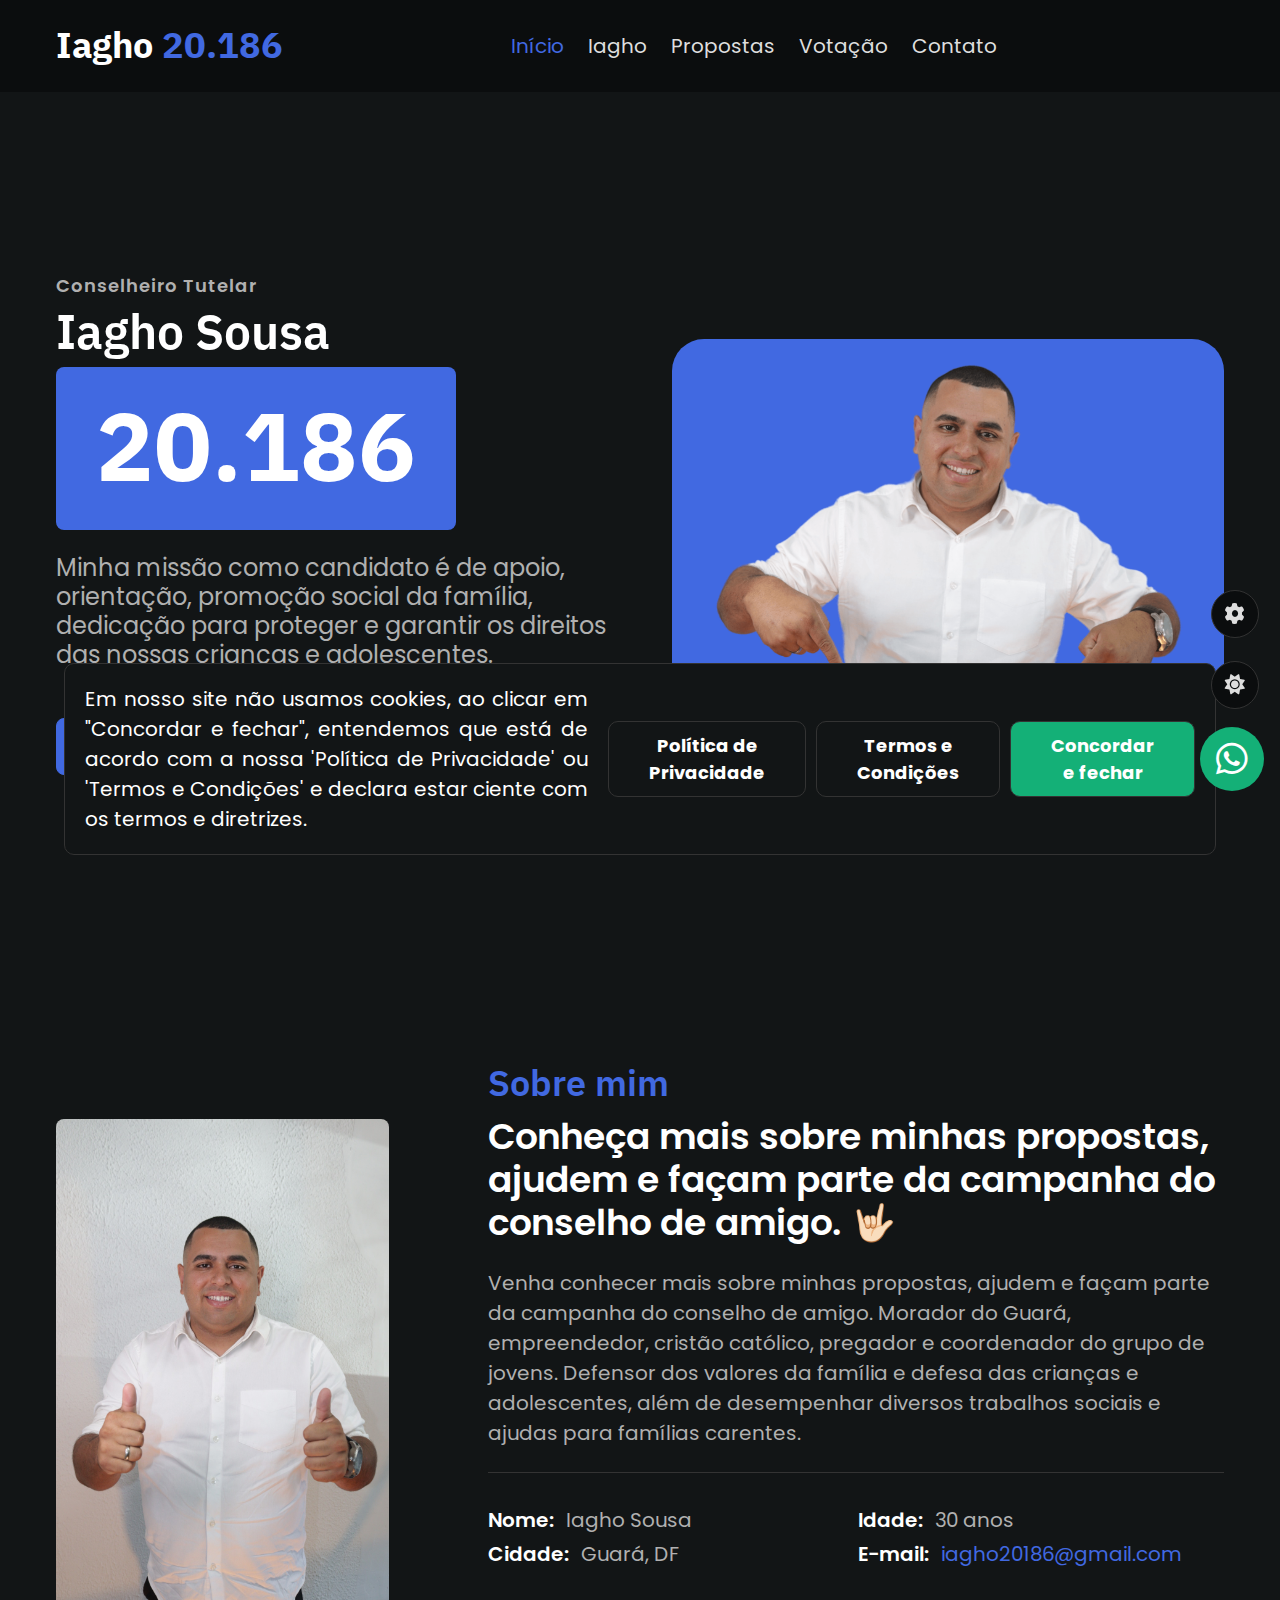
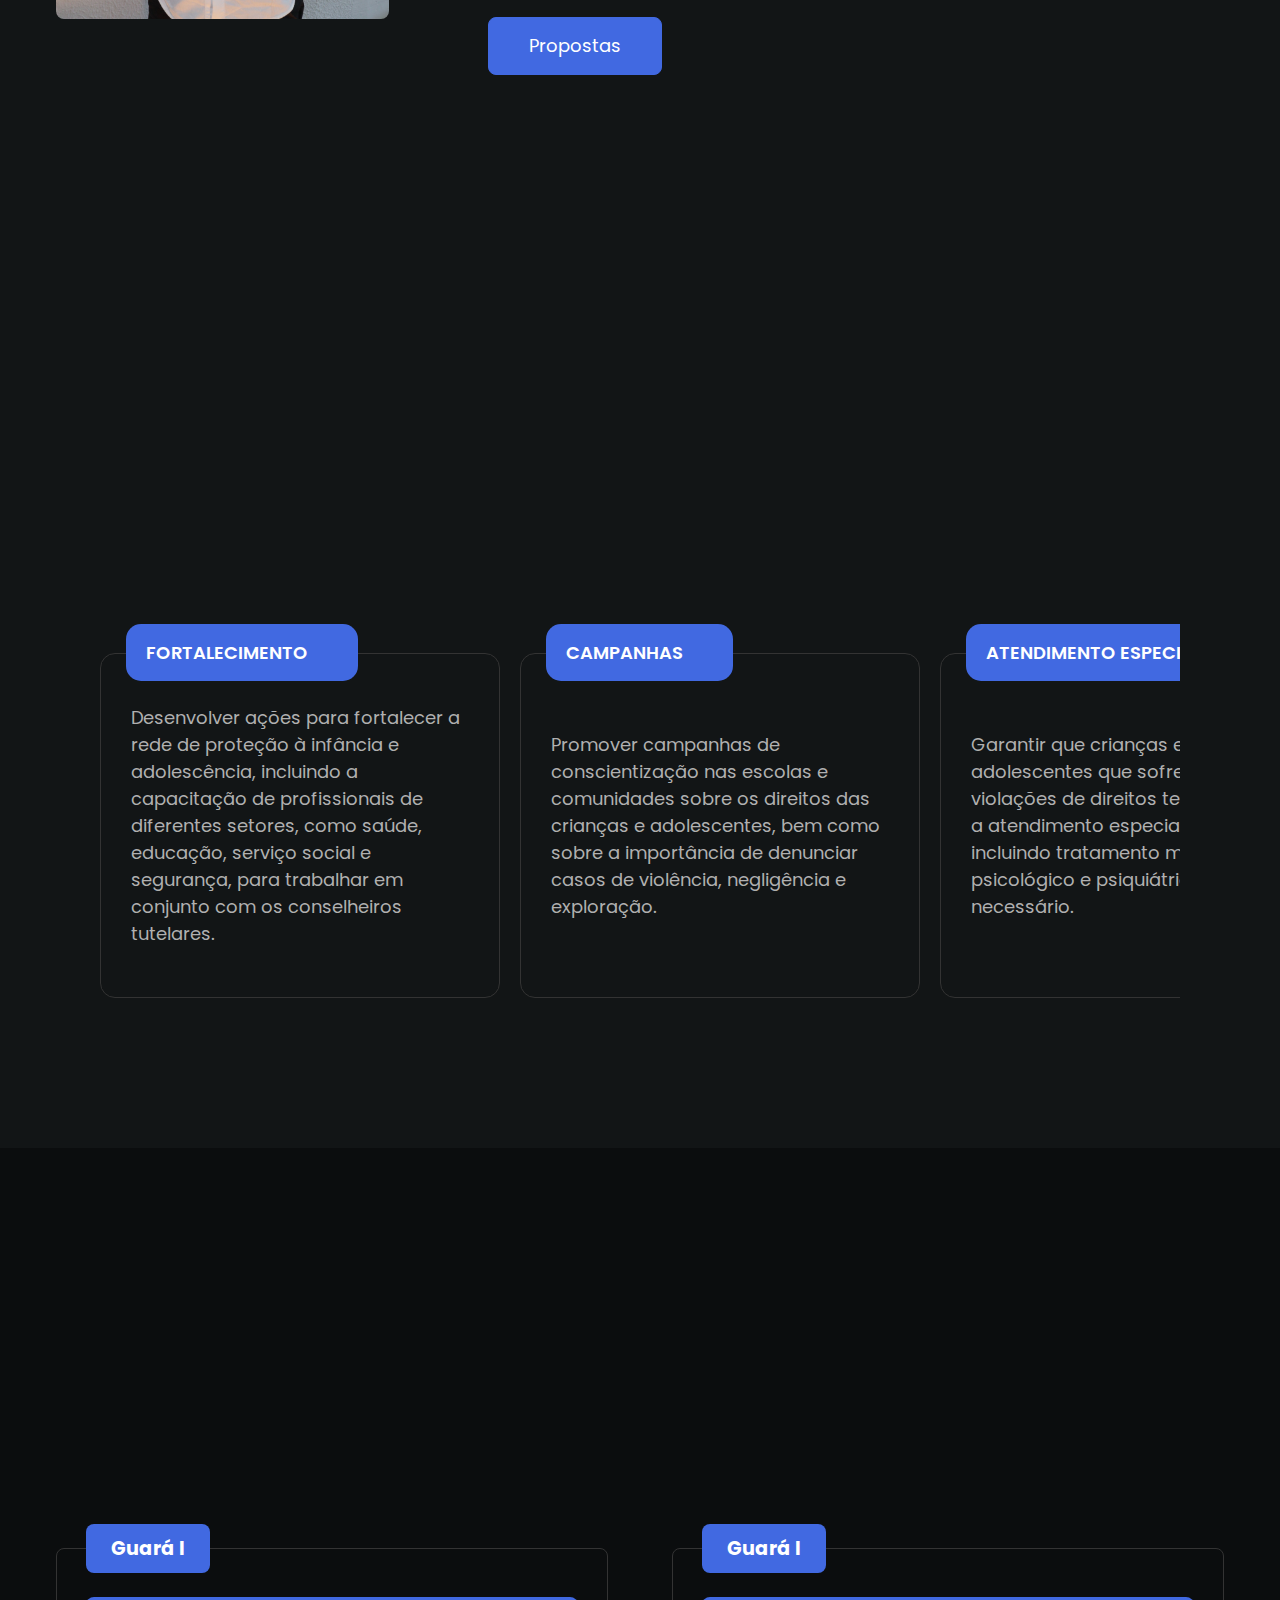
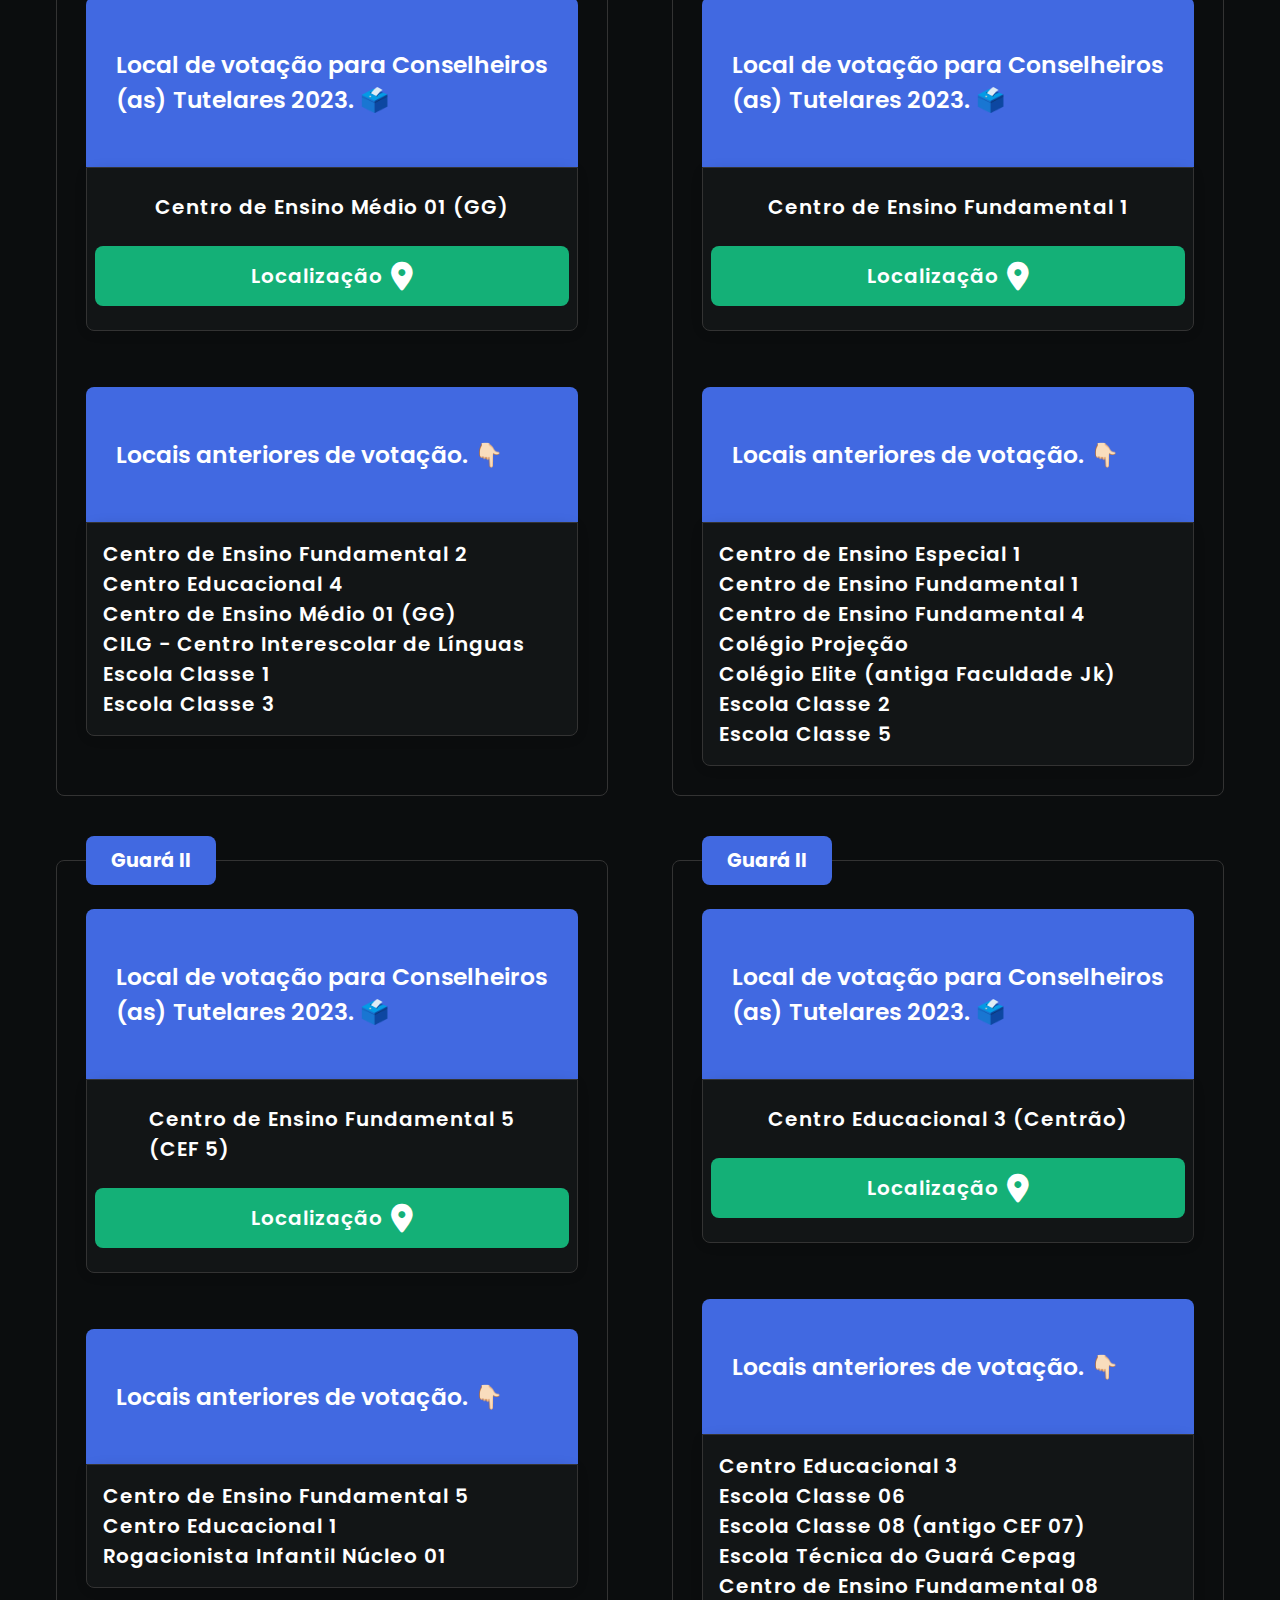
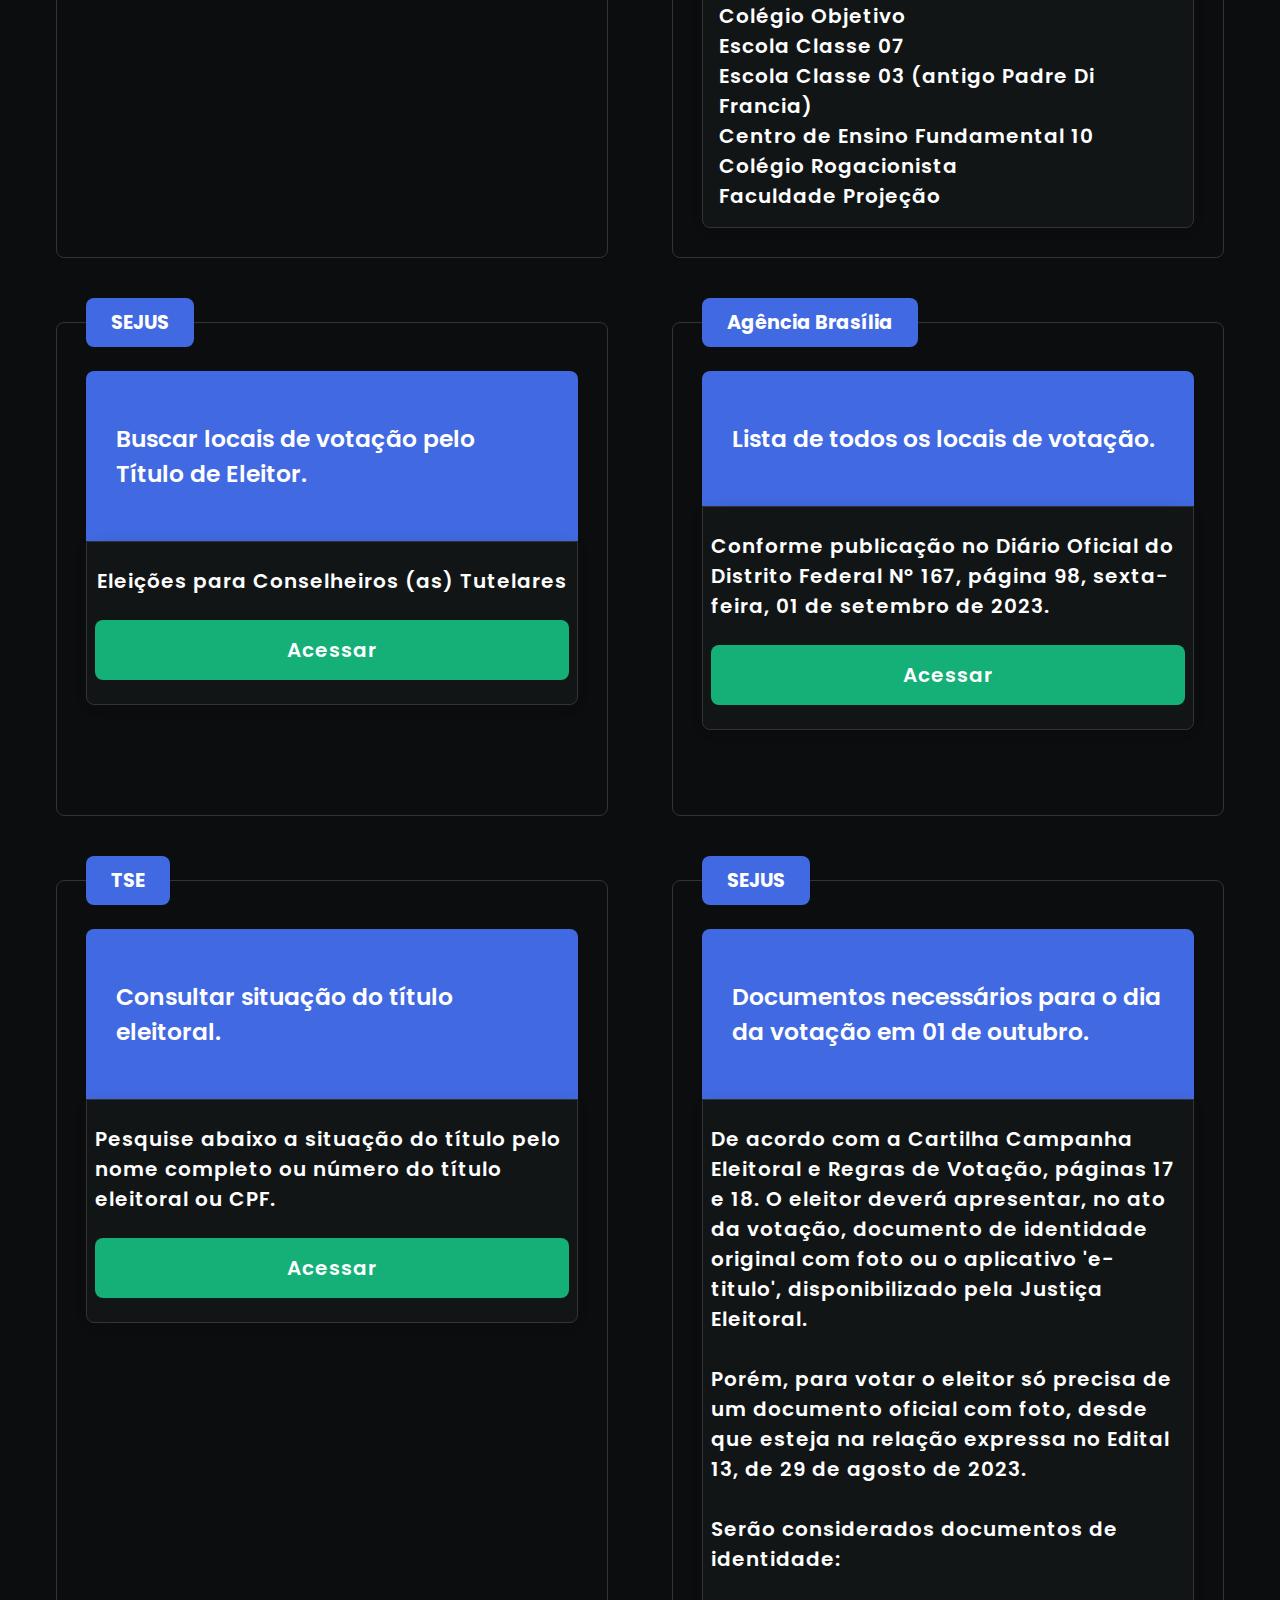
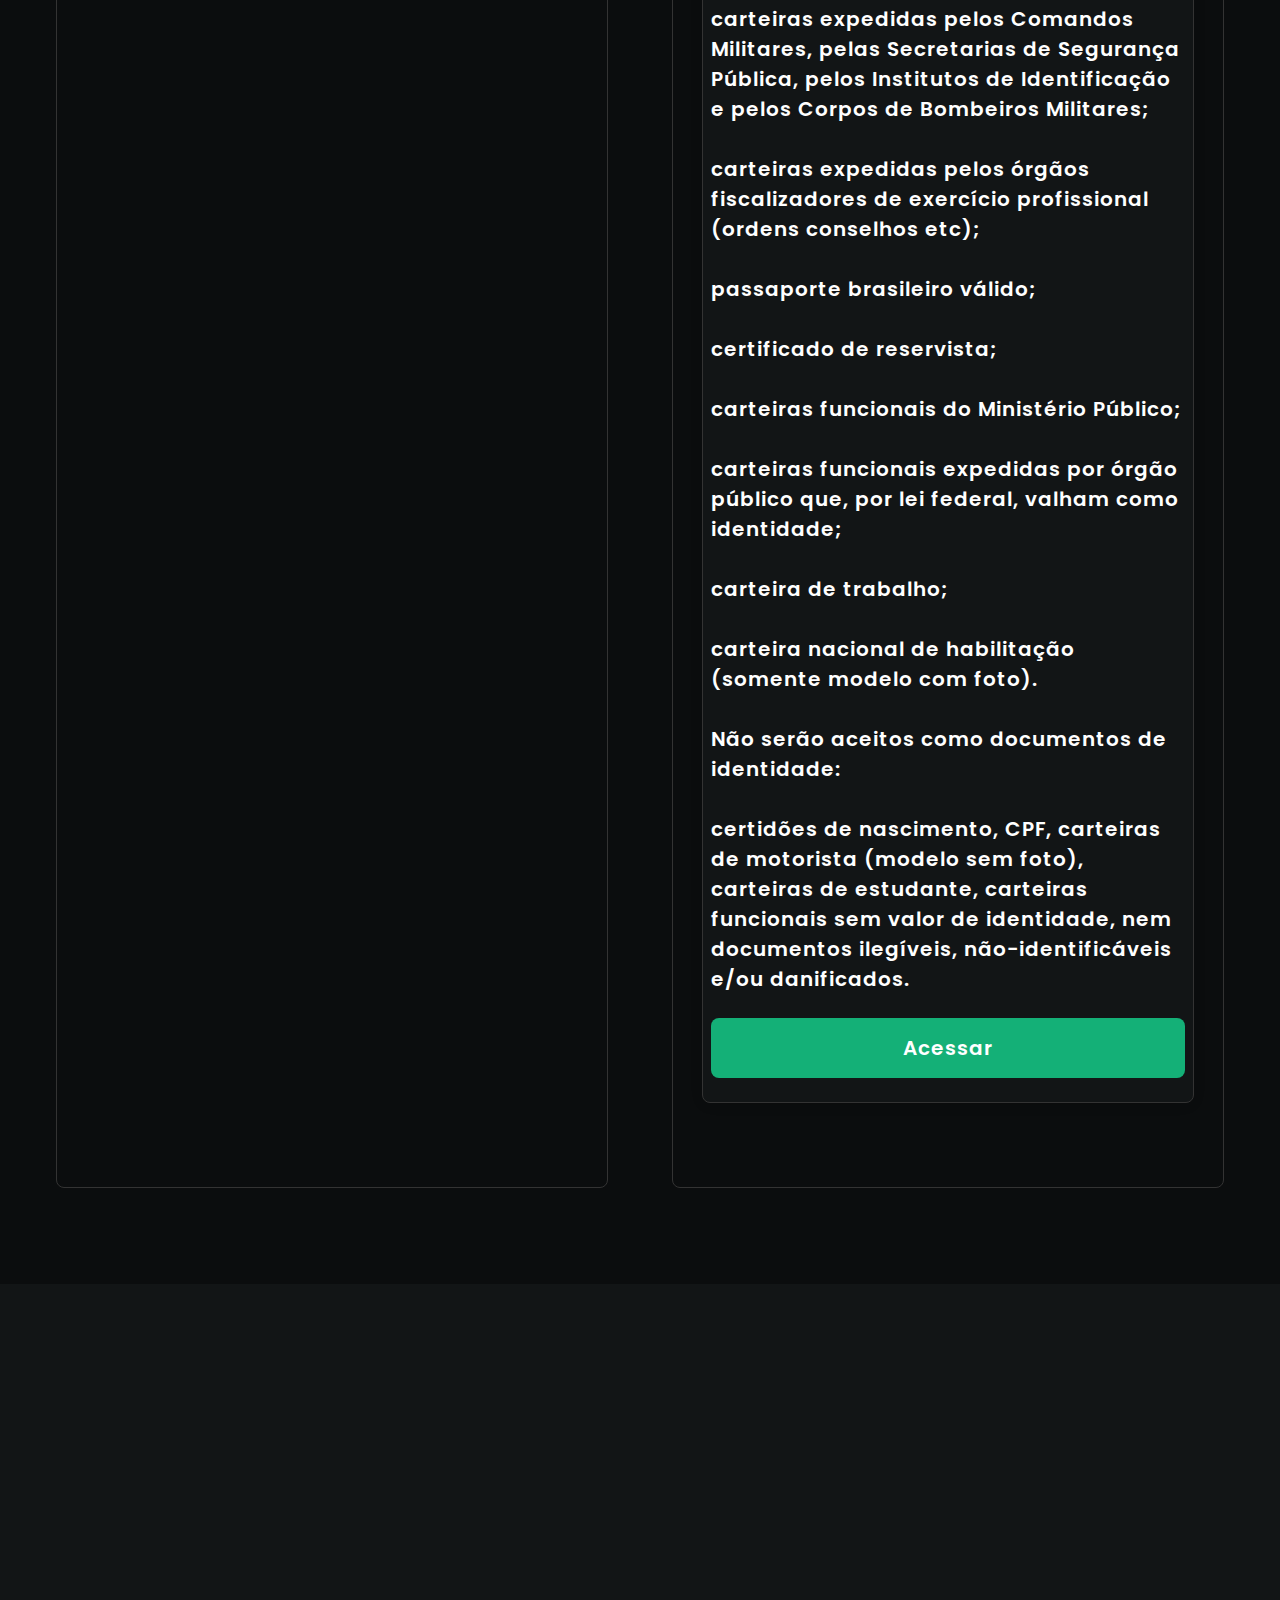
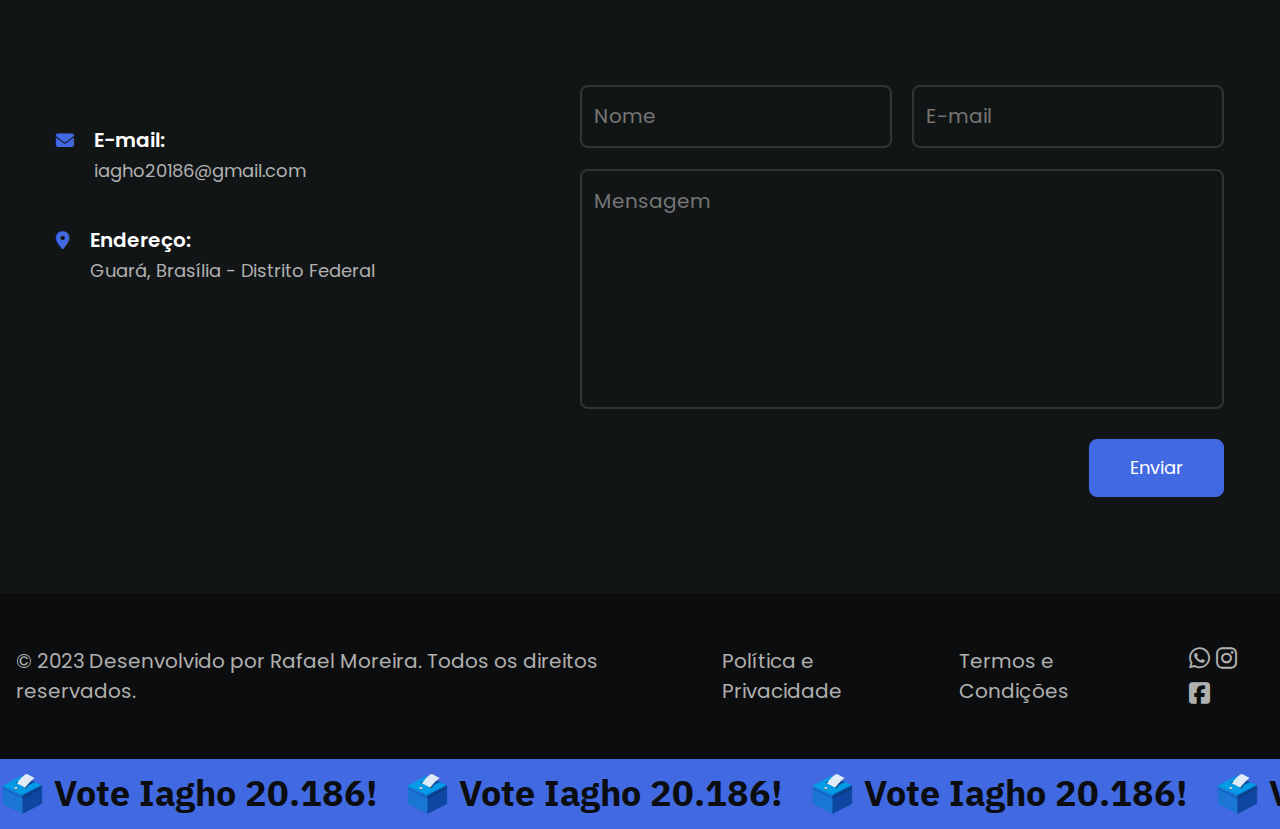
==== commit 990dd058: "Update index.html" ====
--- a/index.html
+++ b/index.html
@@ -11,49 +11,48 @@
   <meta property="og:locale" content="pt_BR">
   <meta property="og:type" content="website">
   <meta name="robots" content="index">
-  <meta property="og:url" content="https://iagho20186.com.br">
+  <meta property="og:url" content="iagho20186.com.br">
   <meta property="og:title" content="Conselheiro Iagho - 20.186">
-  <meta name="description"
-    content="Minha missão como candidato é de apoio, orientação, promoção social da família, dedicação para proteger e garantir os direitos das nossas crianças e adolescentes.">
+  
   <meta name="og:description"
     content="Venha conhecer mais sobre minhas propostas, ajudem e façam parte da campanha do conselho de amigo. Morador do Guará, empreendedor, cristão católico, pregador e coordenador do grupo de jovens. Defensor dos valores da família e defesa das crianças e adolescentes, além de desempenhar diversos trabalhos sociais e ajudas para famílias carentes.">
 
   <!-- Facebook Meta Tags -->
   <meta property="og:type" content="website">
-  <meta property="og:url" content="https://iagho20186.com.br/">
+  <meta property="og:url" content="iagho20186.com.br">
   <meta property="og:title" content="Conselheiro Iagho 20.186 - Conselheiro Tutelar - Campanha pelo Conselho de Amigo - Apoio às Crianças e Adolescentes - Guará/DF">
   <meta property="og:description"
     content="Minha missão como candidato é de apoio, orientação, promoção social da família, dedicação para proteger e garantir os direitos das nossas crianças e adolescentes.">
-  <meta property="og:image" content="https://iagho20186.com.br/assets/img/iagho-20186-1200x630.jpeg">
+  <meta property="og:image" content="iagho20186.com.br/assets/img/iagho-20186-1200x630.jpeg">
 
   <!-- Twitter Meta Tags -->
   <meta property="twitter:card" content="summary_large_image">
   <meta property="twitter:domain" content="iagho20186.com.br">
-  <meta property="twitter:url" content="https://iagho20186.com.br/">
+  <meta property="twitter:url" content="iagho20186.com.br/">
   <meta name="twitter:title" content="Conselheiro Iagho - 20.186">
   <meta property="twitter:description"
     content="Minha missão como candidato é de apoio, orientação, promoção social da família, dedicação para proteger e garantir os direitos das nossas crianças e adolescentes.">
-  <meta property="twitter:image" content="https://iagho20186.com.br/assets/img/iagho-20186-1200x630.jpeg">
+  <meta property="twitter:image" content="iagho20186.com.br/assets/img/iagho-20186-1200x630.jpeg">
 
   <meta name="og:title" content="Conselheiro Iagho - 20.186">
   <meta property="og:type" content="website">
   <meta name="og:url" content="https://iagho20186.com.br/">
-  <meta name="og:image:" content="https://iagho20186.com.br/assets/img/saiba-mais.png">
+  <meta name="og:image:" content="iagho20186.com.br/assets/img/saiba-mais.png">
   <meta property="og:image:width" content="1000">
   <meta property="og:image:height" content="667">
   <meta property="og:image:type" content="image/png">
 
-  <meta property="og:image" content="https://iagho20186.com.br/assets/img/iagho-526.jpeg">
+  <meta property="og:image" content="iagho20186.com.br/assets/img/iagho-526.jpeg">
   <meta property="og:image:width" content="1004">
   <meta property="og:image:height" content="650">
   <meta property="og:image:type" content="image/jpeg">
 
-  <meta property="og:image" content="https://iagho20186.com.br/assets/img/iagho-256x166.jpeg">
+  <meta property="og:image" content="iagho20186.com.br/assets/img/iagho-256x166.jpeg">
   <meta property="og:image:width" content="256">
   <meta property="og:image:height" content="166">
   <meta property="og:image:type" content="image/jpeg">
 
-  <meta property="og:image" content="https://iagho20186.com.br/assets/img/iagho-199x129.jpeg">
+  <meta property="og:image" content="iagho20186.com.br/assets/img/iagho-199x129.jpeg">
   <meta property="og:image:width" content="199">
   <meta property="og:image:height" content="129">
   <meta property="og:image:type" content="image/jpeg">
@@ -731,4 +730,4 @@
   <script src="assets/js/scripts.js"></script>
 </body>
 
-</html>+</html>
--- a/assets/css/styles.css
+++ b/assets/css/styles.css
@@ -1187,6 +1187,7 @@
   transform: translate(-50%);
   border-radius: 10px;
   display: none;
+  border: 1px solid var(--border-color);
 }
 
 .lgpd-msg.show {
@@ -1675,4 +1676,4 @@
   .home__description {
     font-size: var(--large-font-size);
   }
-}+}
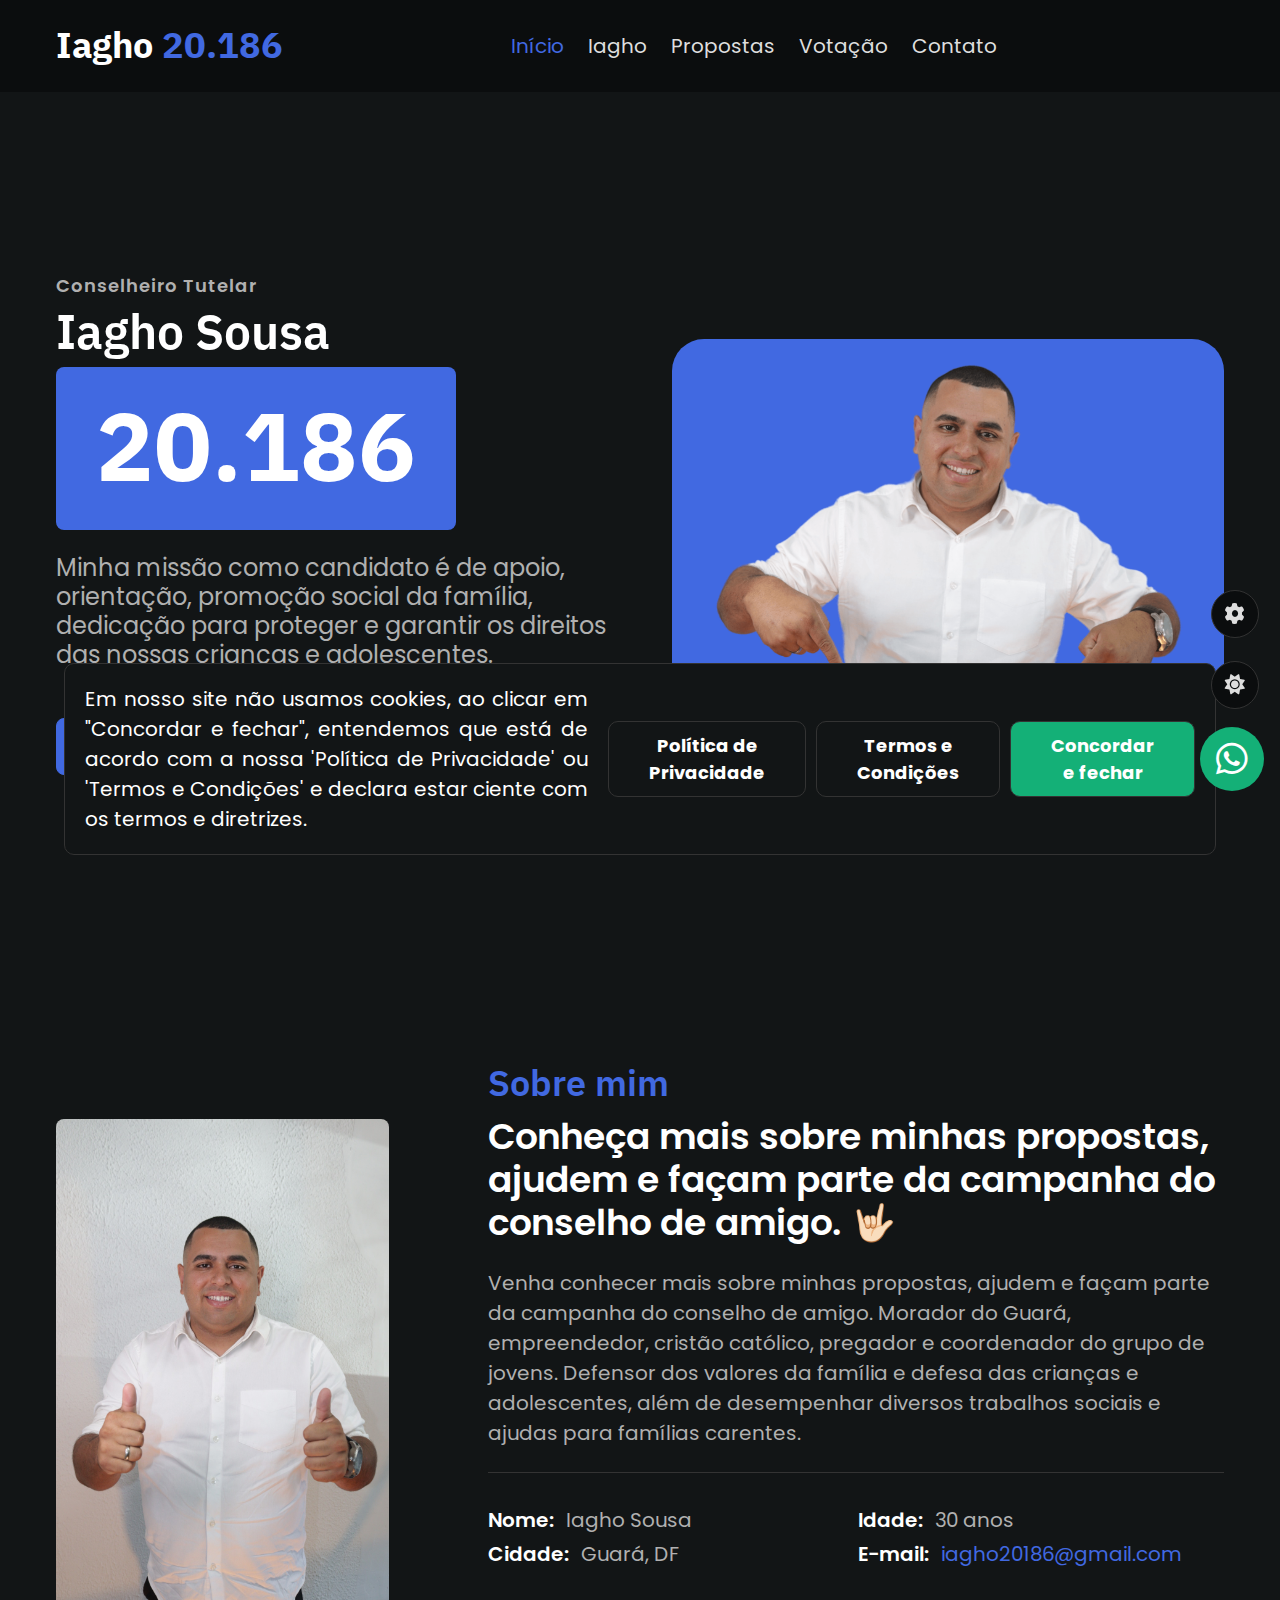
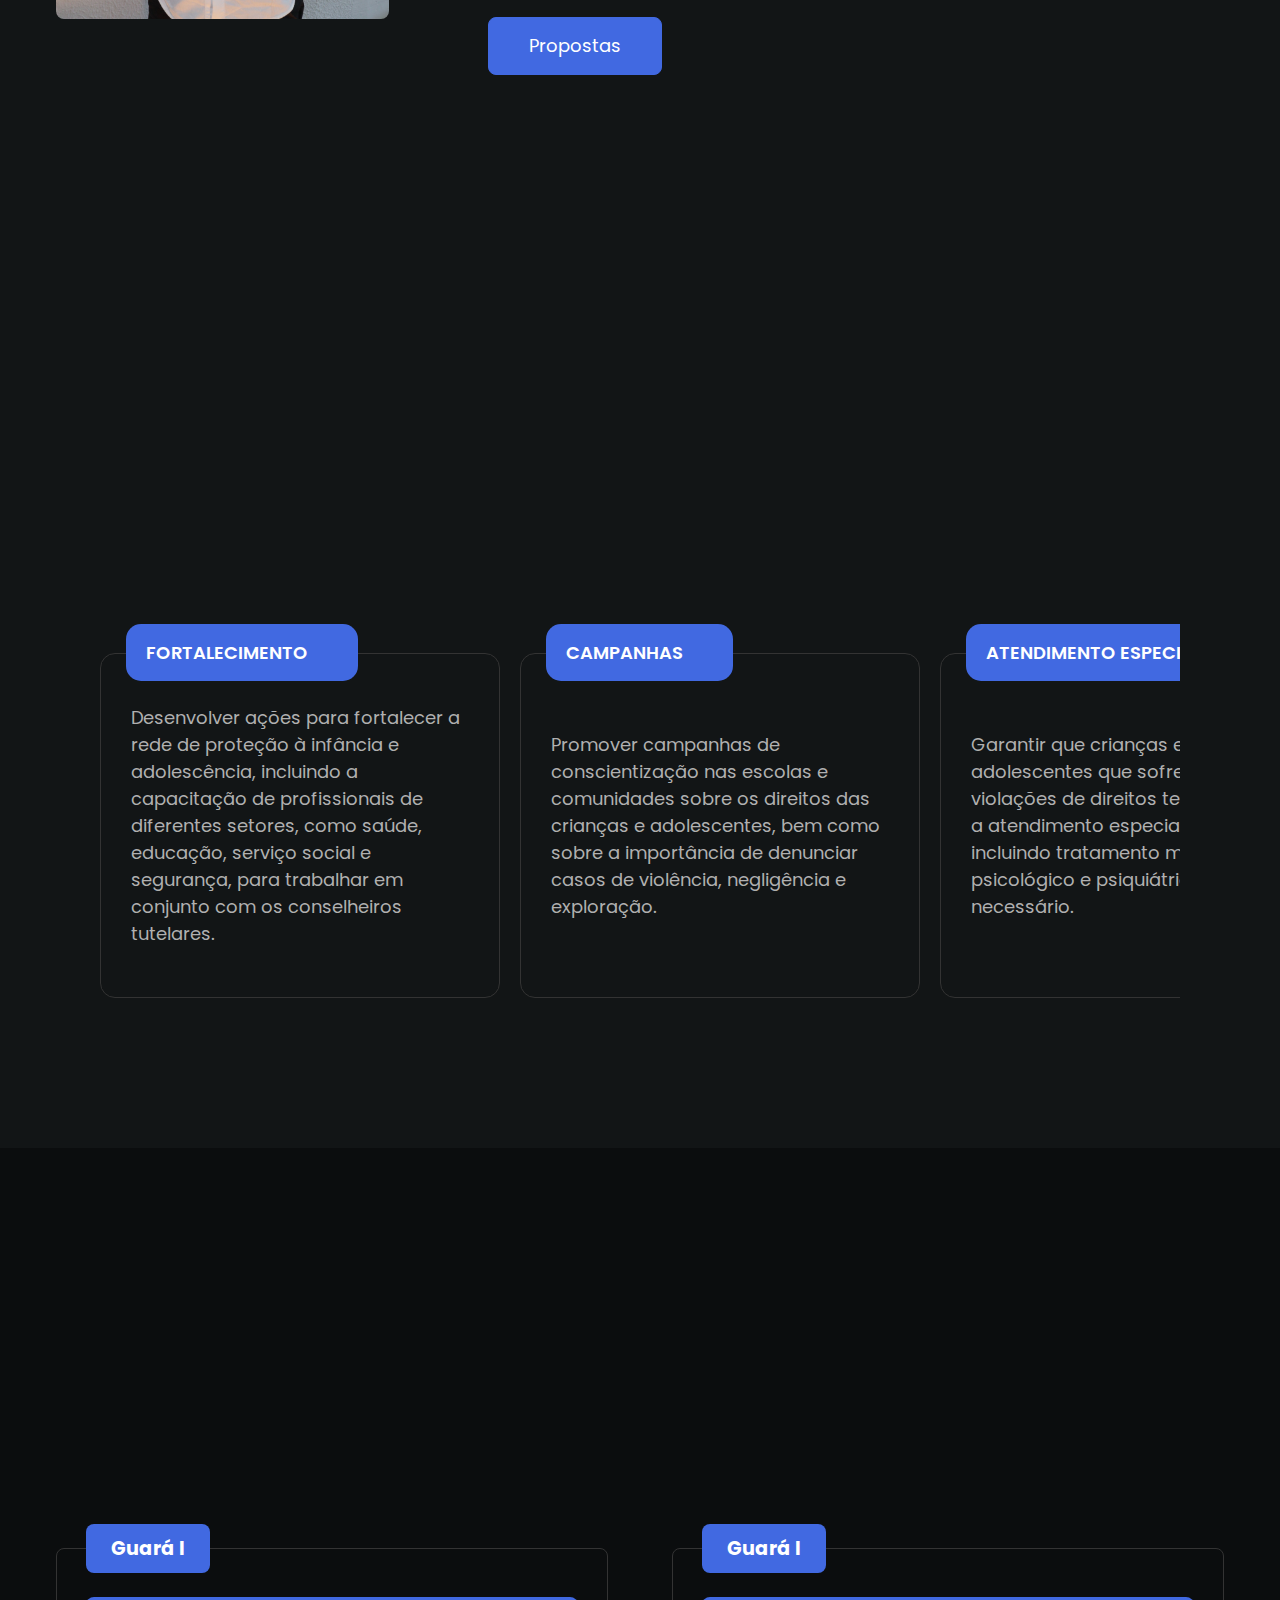
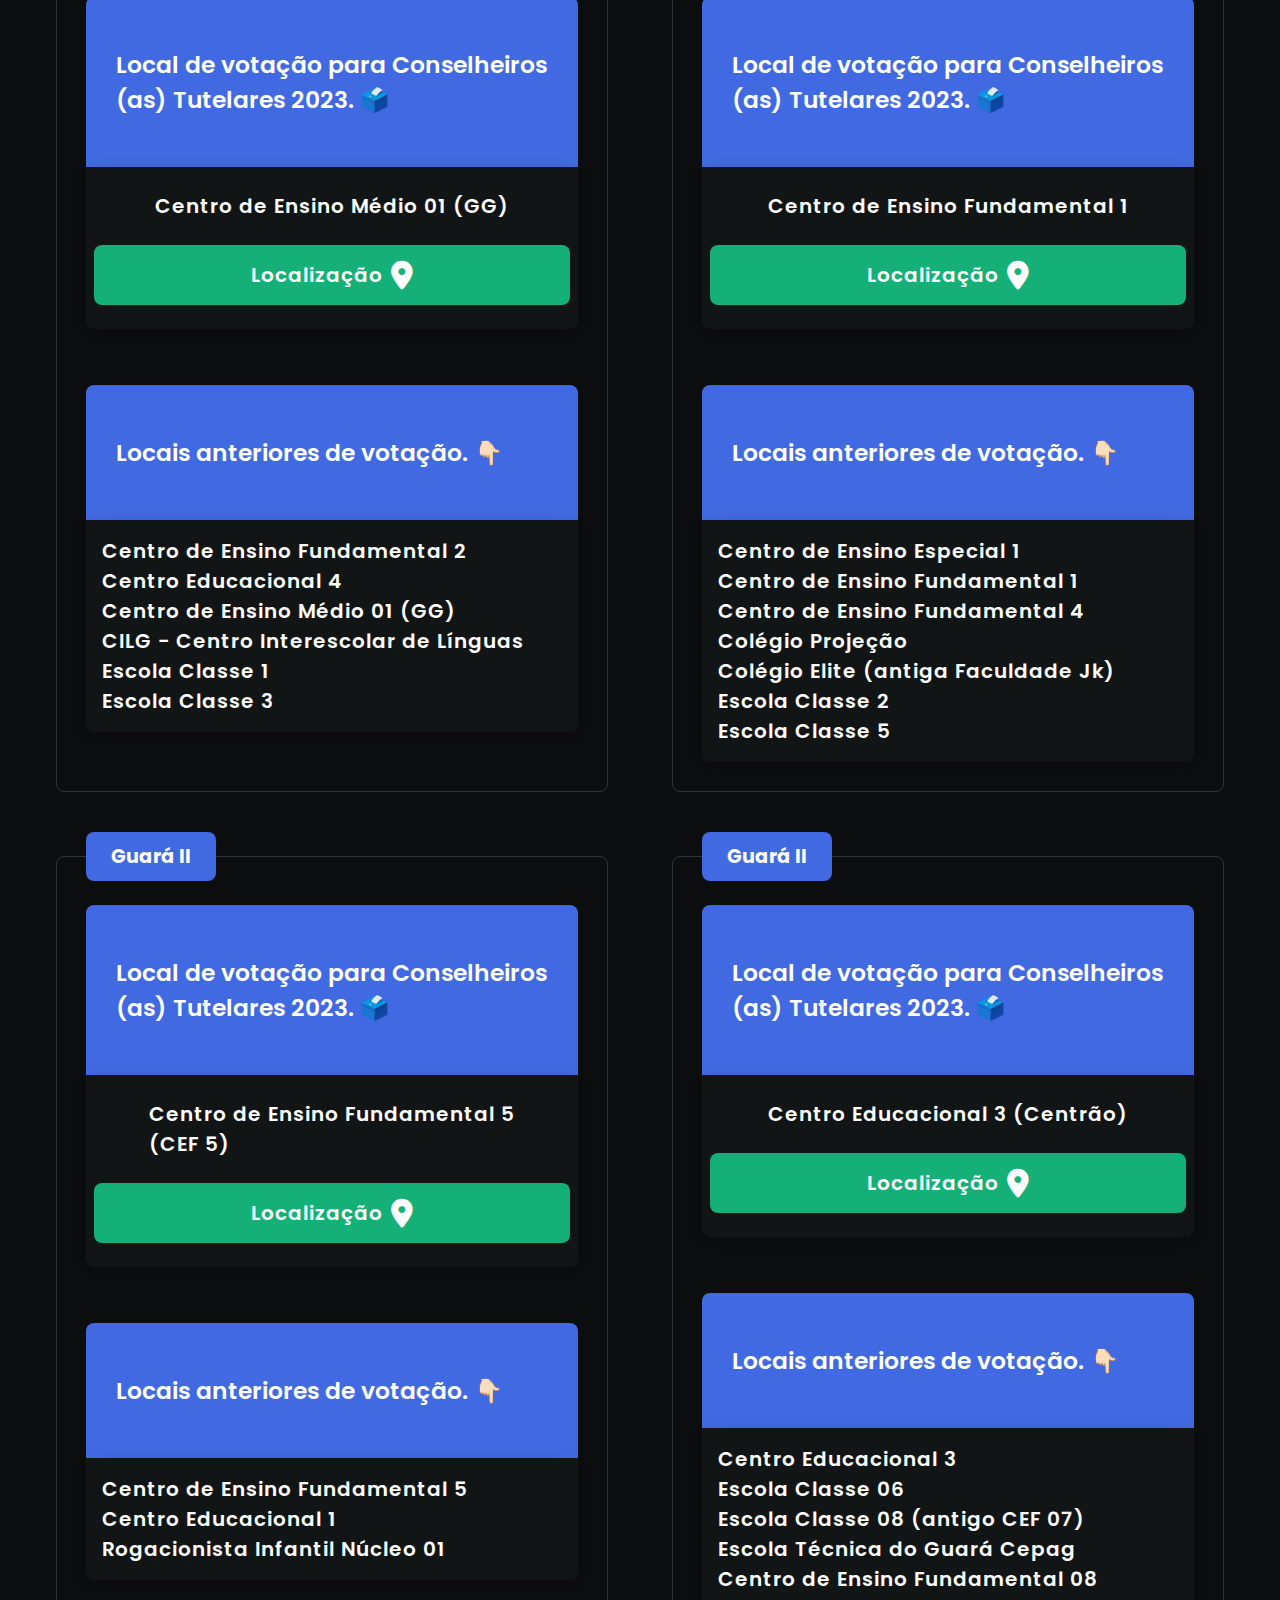
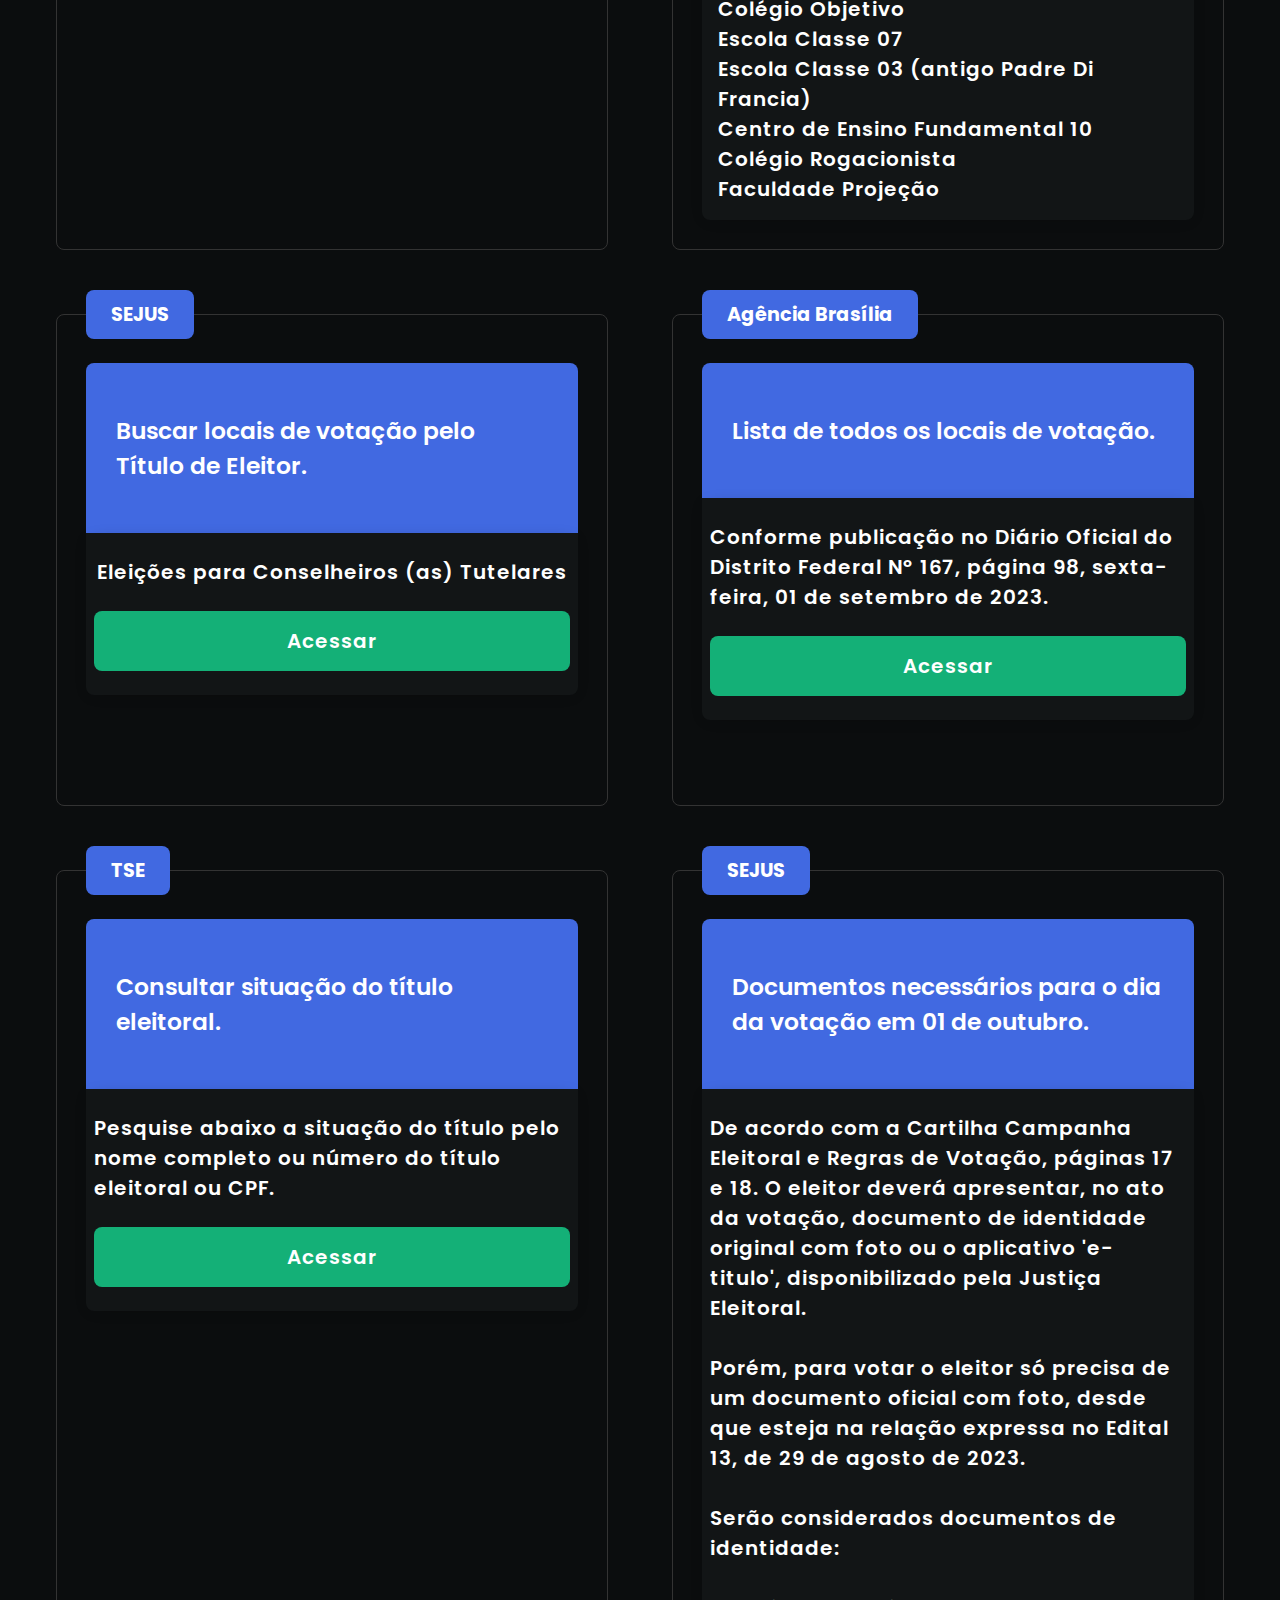
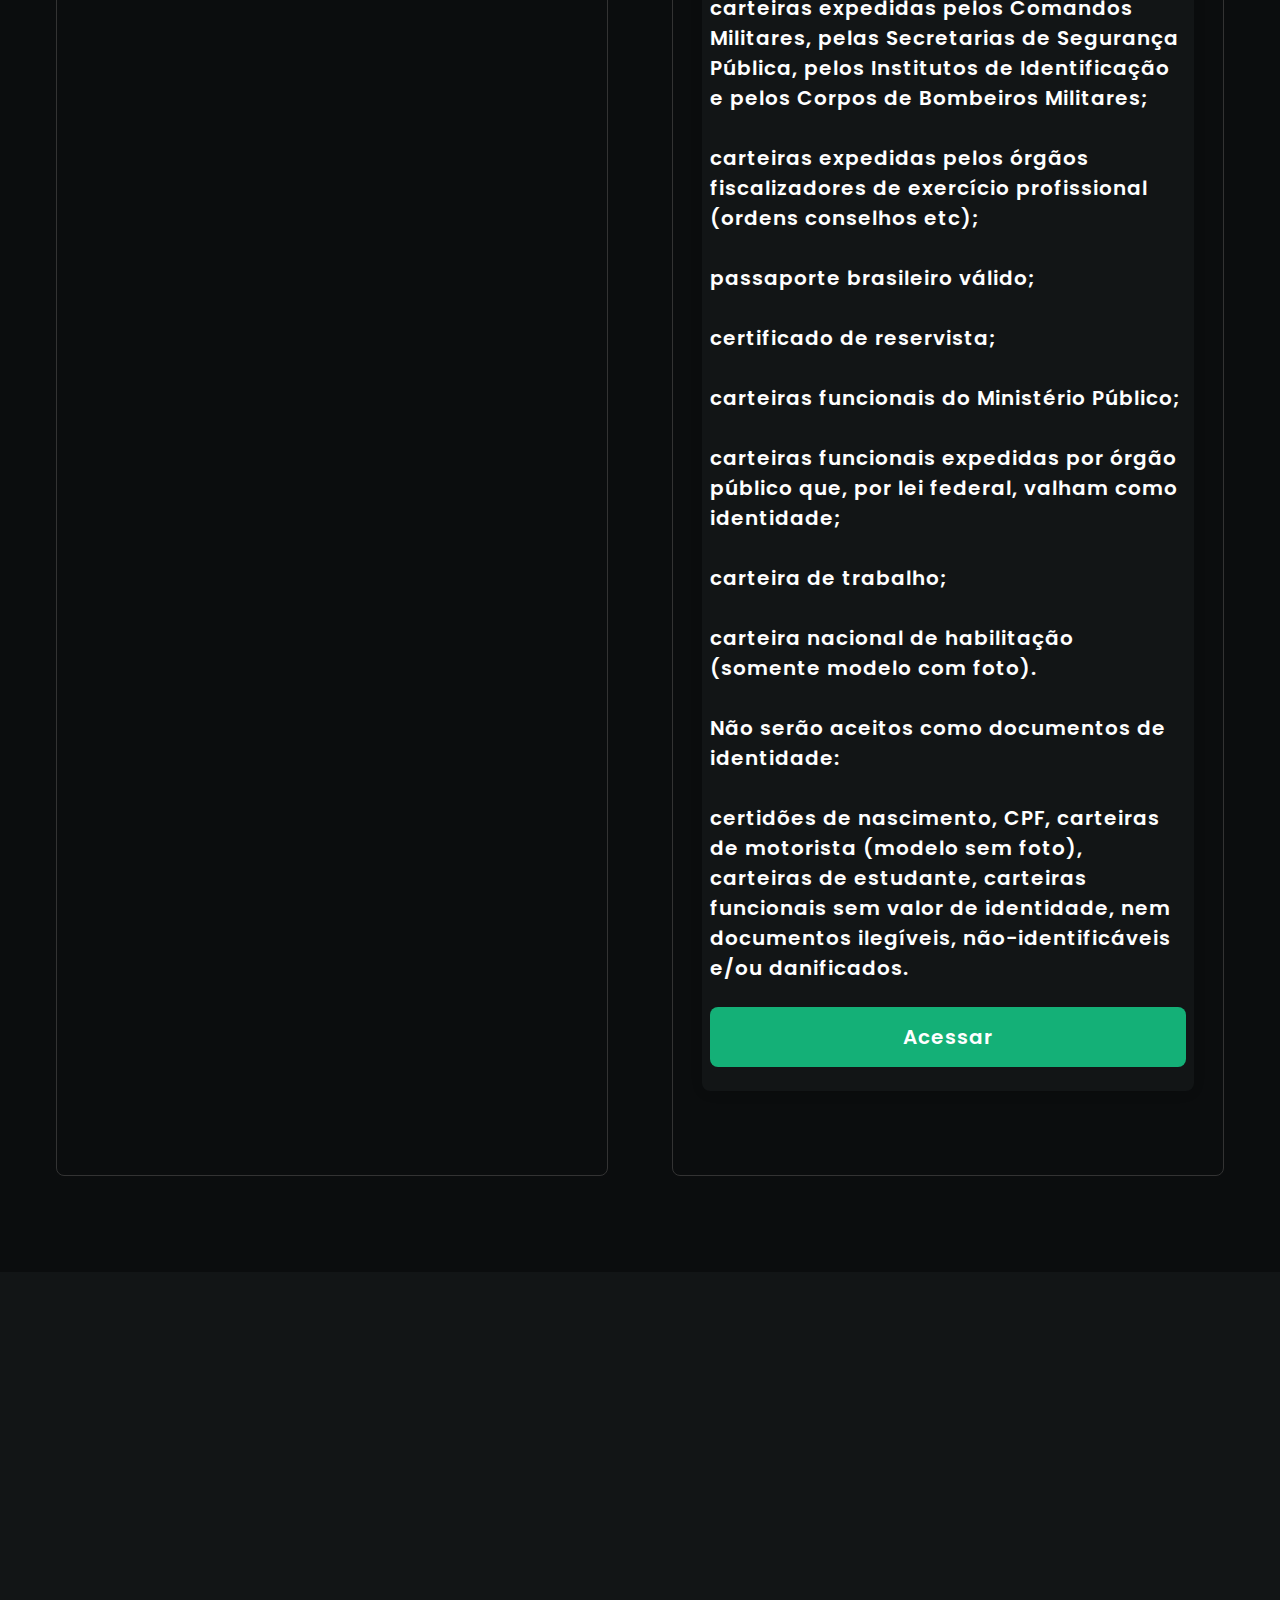
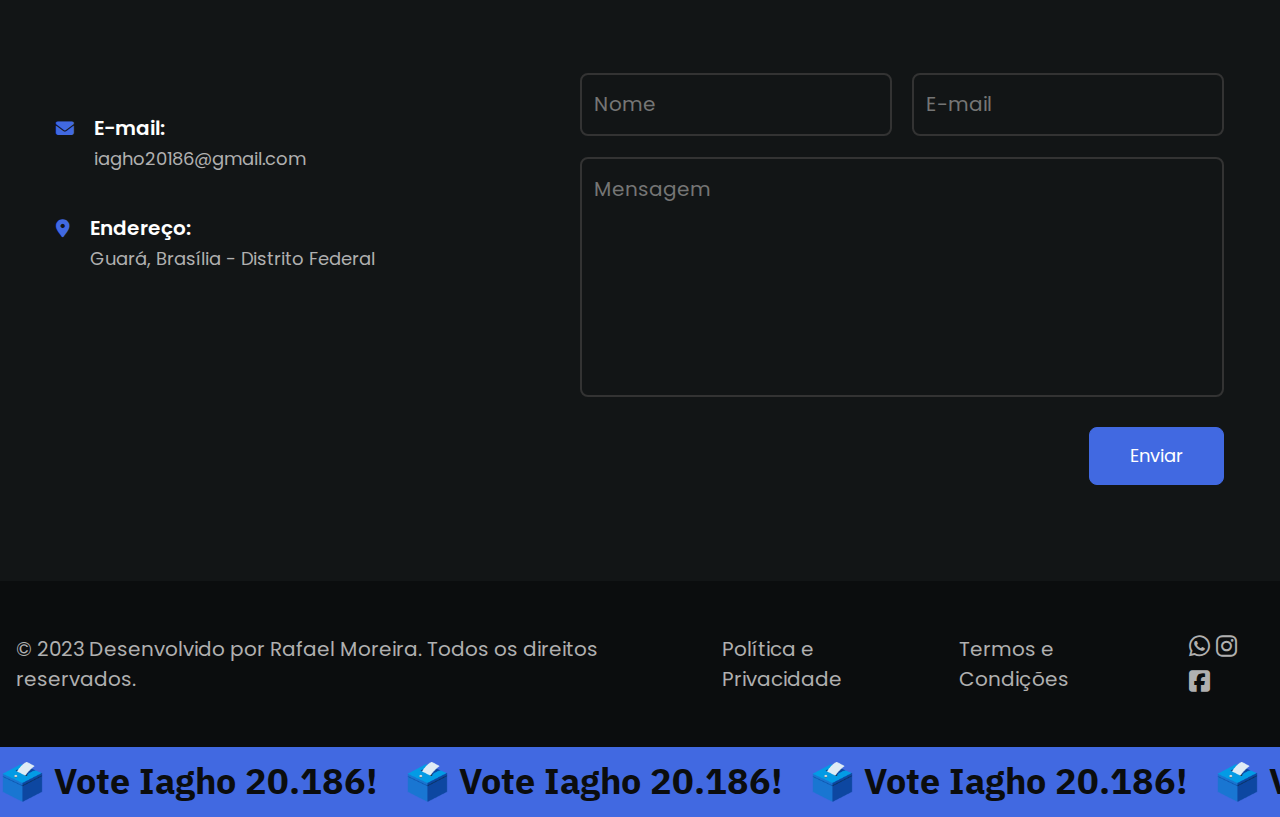
==== commit 1c35878a: "Update index.html" ====
--- a/index.html
+++ b/index.html
@@ -13,46 +13,56 @@
   <meta name="robots" content="index">
   <meta property="og:url" content="iagho20186.com.br">
   <meta property="og:title" content="Conselheiro Iagho - 20.186">
+
+  <!-- Item imagem compartilhamento -->
+  <meta itemprop='name' content='Conselheiro Iagho - 20.186'>
+  <meta itemprop='description' content='Minha missão como candidato é de apoio, orientação, promoção social da família, dedicação para proteger e garantir os direitos das nossas crianças e adolescentes.'>
+  <meta itemprop='image' content='https://iagho20186.com.br/assets/img/iagho-20186-1200x630.jpeg'>
+  <meta itemprop='url' content='https://iagho20186.com.br'>
   
   <meta name="og:description"
     content="Venha conhecer mais sobre minhas propostas, ajudem e façam parte da campanha do conselho de amigo. Morador do Guará, empreendedor, cristão católico, pregador e coordenador do grupo de jovens. Defensor dos valores da família e defesa das crianças e adolescentes, além de desempenhar diversos trabalhos sociais e ajudas para famílias carentes.">
 
   <!-- Facebook Meta Tags -->
-  <meta property="og:type" content="website">
-  <meta property="og:url" content="iagho20186.com.br">
+  <meta property="og:url" content="https://iagho20186.com.br">
   <meta property="og:title" content="Conselheiro Iagho 20.186 - Conselheiro Tutelar - Campanha pelo Conselho de Amigo - Apoio às Crianças e Adolescentes - Guará/DF">
   <meta property="og:description"
     content="Minha missão como candidato é de apoio, orientação, promoção social da família, dedicação para proteger e garantir os direitos das nossas crianças e adolescentes.">
-  <meta property="og:image" content="iagho20186.com.br/assets/img/iagho-20186-1200x630.jpeg">
+  <meta property="og:image" content="https://iagho20186.com.br/assets/img/iagho-20186-1200x630.jpeg">
 
   <!-- Twitter Meta Tags -->
   <meta property="twitter:card" content="summary_large_image">
   <meta property="twitter:domain" content="iagho20186.com.br">
-  <meta property="twitter:url" content="iagho20186.com.br/">
+  <meta property="twitter:url" content="https://iagho20186.com.br">
   <meta name="twitter:title" content="Conselheiro Iagho - 20.186">
   <meta property="twitter:description"
     content="Minha missão como candidato é de apoio, orientação, promoção social da família, dedicação para proteger e garantir os direitos das nossas crianças e adolescentes.">
-  <meta property="twitter:image" content="iagho20186.com.br/assets/img/iagho-20186-1200x630.jpeg">
+  <meta property="twitter:image" content="https://iagho20186.com.br/assets/img/iagho-20186-1200x630.jpeg">
 
   <meta name="og:title" content="Conselheiro Iagho - 20.186">
   <meta property="og:type" content="website">
   <meta name="og:url" content="https://iagho20186.com.br/">
-  <meta name="og:image:" content="iagho20186.com.br/assets/img/saiba-mais.png">
+  <meta name="og:image:" content="https://iagho20186.com.br/assets/img/saiba-mais.png">
   <meta property="og:image:width" content="1000">
   <meta property="og:image:height" content="667">
   <meta property="og:image:type" content="image/png">
 
-  <meta property="og:image" content="iagho20186.com.br/assets/img/iagho-526.jpeg">
+  <meta property="og:image" content="https://iagho20186.com.br/assets/img/iagho-526.jpeg">
   <meta property="og:image:width" content="1004">
   <meta property="og:image:height" content="650">
   <meta property="og:image:type" content="image/jpeg">
 
-  <meta property="og:image" content="iagho20186.com.br/assets/img/iagho-256x166.jpeg">
+  <meta property="og:image" content="https://iagho20186.com.br/assets/img/iagho-526x275.jpeg">
+  <meta property="og:image:width" content="526">
+  <meta property="og:image:height" content="275">
+  <meta property="og:image:type" content="image/jpeg">
+
+  <meta property="og:image" content="https://iagho20186.com.br/assets/img/iagho-256x166.jpeg">
   <meta property="og:image:width" content="256">
   <meta property="og:image:height" content="166">
   <meta property="og:image:type" content="image/jpeg">
 
-  <meta property="og:image" content="iagho20186.com.br/assets/img/iagho-199x129.jpeg">
+  <meta property="og:image" content="https://iagho20186.com.br/assets/img/iagho-199x129.jpeg">
   <meta property="og:image:width" content="199">
   <meta property="og:image:height" content="129">
   <meta property="og:image:type" content="image/jpeg">
--- a/assets/css/styles.css
+++ b/assets/css/styles.css
@@ -707,7 +707,7 @@
 
 .services__item:hover {
   background-color: var(--body-color);
-  border-color: var(--border-color);
+  border-color: var(--first-color);
 }
 
 .services__icon {
@@ -725,7 +725,7 @@
   font-weight: 600;
   border-radius: 0 0 0.5rem 0.5rem;
   box-shadow: 0 0.1rem 1rem -0.5rem rgba(0, 0, 0, .4);
-  border: 1px solid var(--border-color);
+  /*border: 1px solid var(--border-color);*/
 }
 
 .services__title {
@@ -752,7 +752,7 @@
   border-radius: 0 0 0.5rem 0.5rem;
   box-shadow: 0 0.1rem 1rem -0.5rem rgba(0, 0, 0, .4);
   gap: 1.5rem;
-  border: 1px solid var(--border-color);
+  /*border: 1px solid var(--border-color);*/
 }
 
 .services {
@@ -1487,6 +1487,7 @@
 
   .services__item {
     padding: 0 0.6rem 2rem;
+    border-color: var(--first-color);
   }
 
   .services__item-two {
